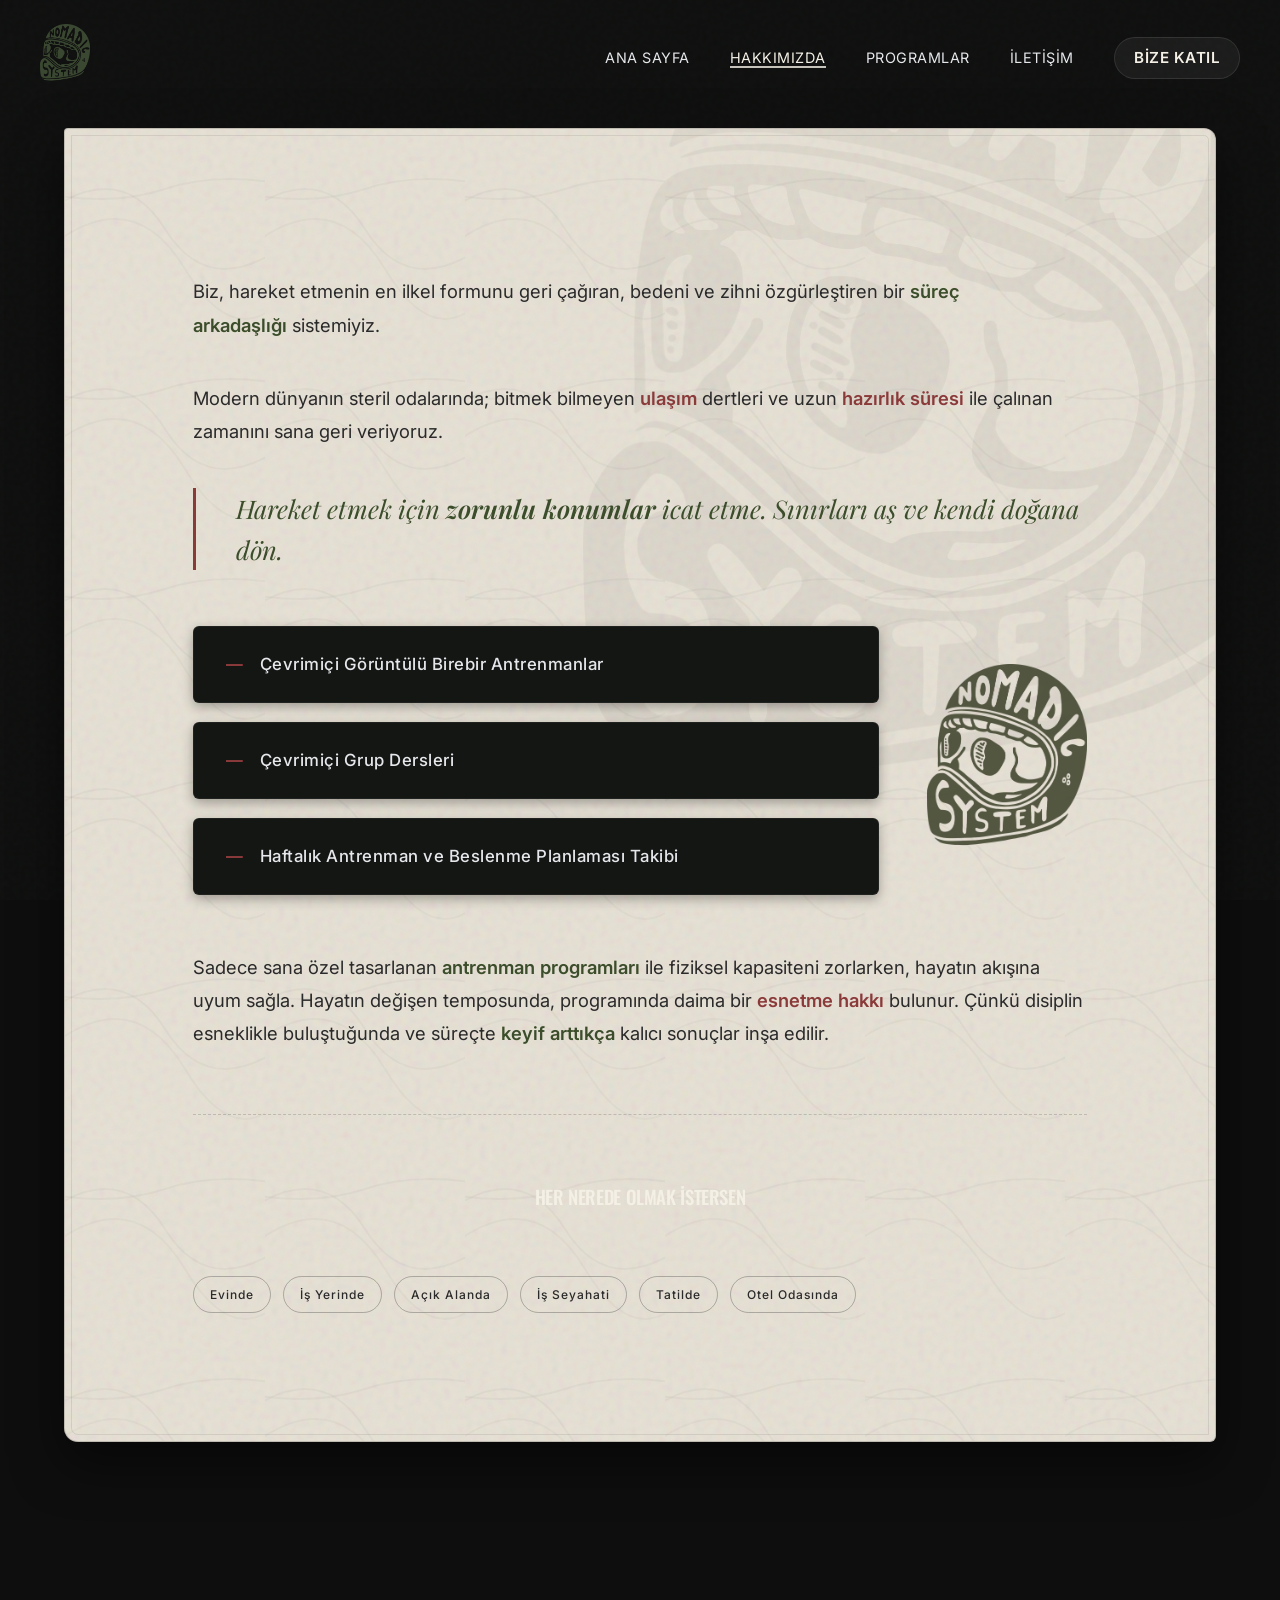
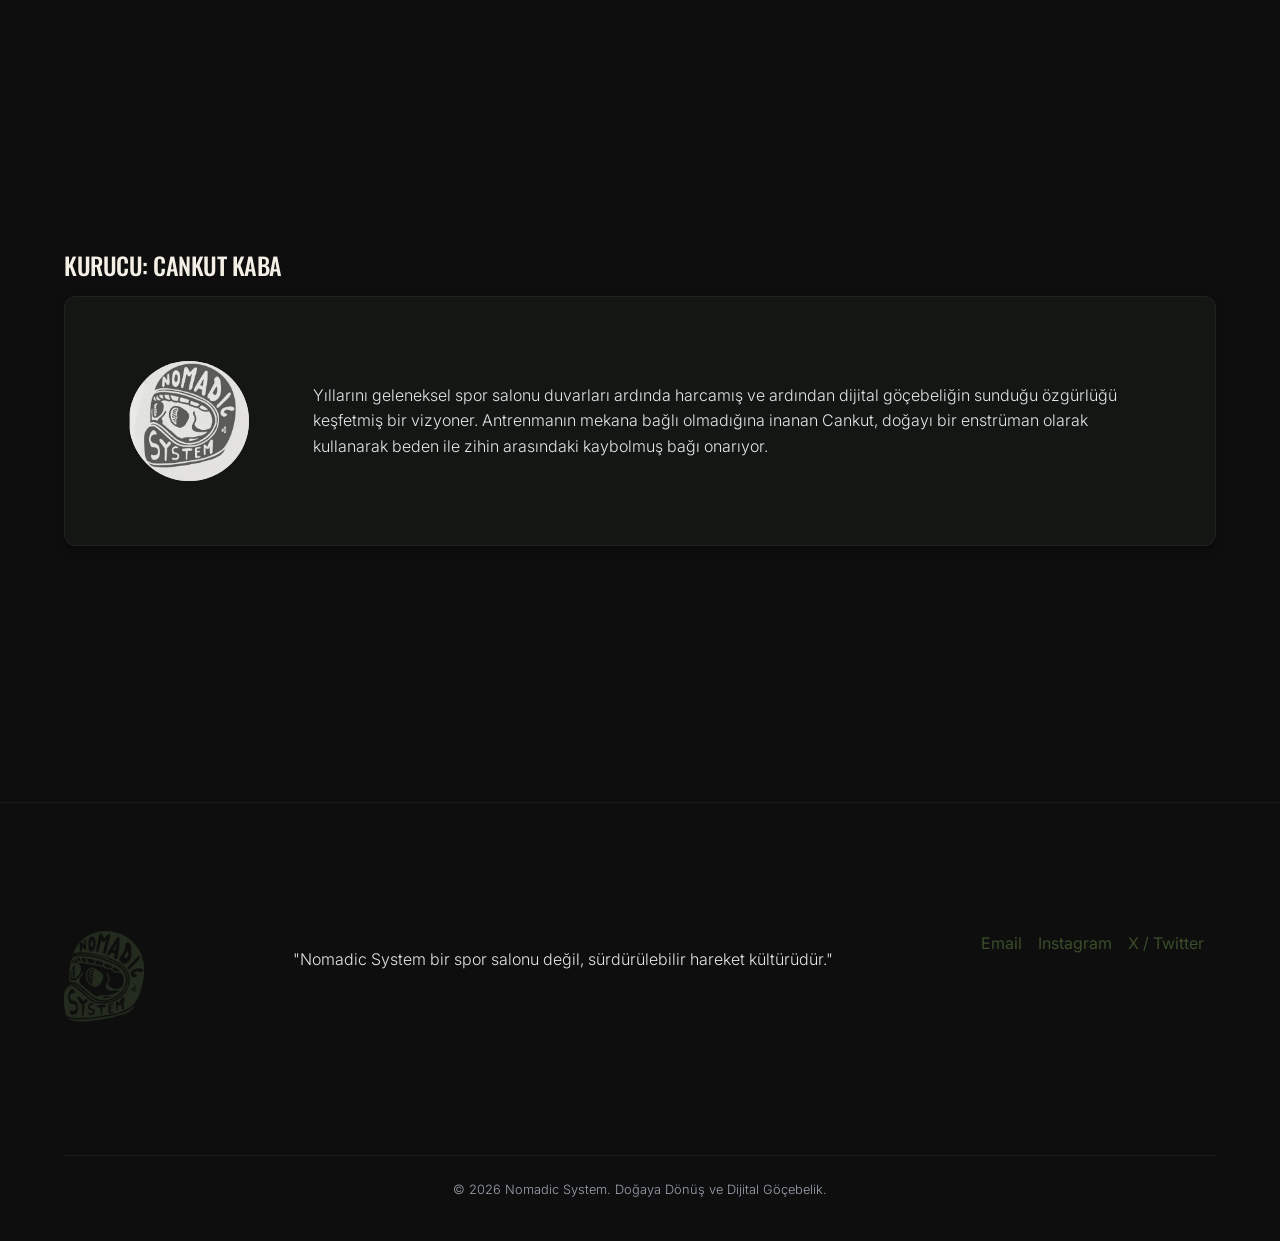
==== hakkimizda.html @ 75c01356 "Add files via upload" ====
<!DOCTYPE html>
<!-- Designed by Mehmet Emre Yıldırım | instagram.com/emreyldms/ -->
<html lang="tr">
<head>
    <meta charset="UTF-8">
    <meta name="viewport" content="width=device-width, initial-scale=1.0">
    <title>Hakkımızda | Nomadic System</title>
    <link rel="icon" type="image/png" href="images/logopng.png">
    <link rel="stylesheet" href="style.css">
</head>
<body>
    <header>
        <div class="nav-container">
            <a href="index.html" class="logo">
                <img src="images/logopng.png" alt="Nomadic System Logo" class="nav-logo">
            </a>
            <button class="hamburger" aria-label="Menüyü Aç">
                <span></span>
                <span></span>
            </button>
            <nav>
                <ul>
                    <li><a href="index.html">Ana Sayfa</a></li>
                    <li><a href="hakkimizda.html" class="active">Hakkımızda</a></li>
                    <li><a href="programlar.html">Programlar</a></li>
                    <li><a href="iletisim.html">İletişim</a></li>
                    <li><a href="#" class="btn btn-nav modal-trigger">Bize Katıl</a></li>
                </ul>
            </nav>
        </div>
    </header>

    <main>
        <!-- Manifesto Section -->
        <section class="manifesto-section reveal" style="padding-top: var(--spacing-xl);">
            <div class="manifesto-poster">
                <img src="images/logopng.png" alt="" class="manifesto-watermark">
                
                <div class="manifesto-content" style="width: 100%;">
                    <div class="manifesto-text">
                        <p class="manifesto-intro">Biz, hareket etmenin en ilkel formunu geri çağıran, bedeni ve zihni özgürleştiren bir <span class="highlight-olive">süreç arkadaşlığı</span> sistemiyiz.</p>

                        <p>Modern dünyanın steril odalarında; bitmek bilmeyen <span class="highlight-burgundy">ulaşım</span> dertleri ve uzun <span class="highlight-burgundy">hazırlık süresi</span> ile çalınan zamanını sana geri veriyoruz.</p>

                        <blockquote class="manifesto-quote">
                            Hareket etmek için <span class="highlight-olive">zorunlu konumlar</span> icat etme. Sınırları aş ve kendi doğana dön.
                        </blockquote>

                        <div class="manifesto-services-wrapper">
                            <div class="manifesto-cards">
                                <div class="m-card">Çevrimiçi Görüntülü Birebir Antrenmanlar</div>
                                <div class="m-card">Çevrimiçi Grup Dersleri</div>
                                <div class="m-card">Haftalık Antrenman ve Beslenme Planlaması Takibi</div>
                            </div>
                            <div class="manifesto-services-logo">
                                <img src="images/logopng.png" alt="Nomadic System Logo">
                            </div>
                        </div>
                        
                        <p>Sadece sana özel tasarlanan <span class="highlight-olive">antrenman programları</span> ile fiziksel kapasiteni zorlarken, hayatın akışına uyum sağla. Hayatın değişen temposunda, programında daima bir <span class="highlight-burgundy">esnetme hakkı</span> bulunur. Çünkü disiplin esneklikle buluştuğunda ve süreçte <span class="highlight-olive">keyif arttıkça</span> kalıcı sonuçlar inşa edilir.</p>
                    </div>

                    <div class="manifesto-center-block">
                        <h3 class="manifesto-center-heading">HER NEREDE OLMAK İSTERSEN</h3>
                        <div class="manifesto-badges center-badges">
                            <span class="badge">Evinde</span>
                            <span class="badge">İş Yerinde</span>
                            <span class="badge">Açık Alanda</span>
                            <span class="badge">İş Seyahati</span>
                            <span class="badge">Tatilde</span>
                            <span class="badge">Otel Odasında</span>
                        </div>
                    </div>
                </div>
            </div>
        </section>
        
        <section style="margin-top: var(--spacing-xl);">
            <h2 class="accent-text">Kurucu: Cankut Kaba</h2>
            <div class="card founder-card" style="display: flex; align-items: center; gap: var(--spacing-lg); text-align: left;">
                <div class="founder-image-wrapper">
                    <img src="images/logo.png" alt="Cankut Kaba Profil" class="founder-image">
                </div>
                <p>Yıllarını geleneksel spor salonu duvarları ardında harcamış ve ardından dijital göçebeliğin sunduğu özgürlüğü keşfetmiş bir vizyoner. Antrenmanın mekana bağlı olmadığına inanan Cankut, doğayı bir enstrüman olarak kullanarak beden ile zihin arasındaki kaybolmuş bağı onarıyor.</p>
            </div>
        </section>
    </main>

    <footer>
        <div class="footer-content reveal">
            <img src="images/logopng.png" alt="Nomadic System" style="width: 80px; opacity: 0.5;">
            <p class="footer-manifesto">"Nomadic System bir spor salonu değil, sürdürülebilir hareket kültürüdür."</p>
            <div class="social-links">
                <a href="mailto:systemnomadic@gmail.com" class="email-glow">Email</a>
                <a href="#">Instagram</a>
                <a href="#">X / Twitter</a>
            </div>
        </div>
        <div class="footer-bottom">
            &copy; <span id="current-year">2026</span> Nomadic System. Doğaya Dönüş ve Dijital Göçebelik.
        </div>
    </footer>

    <!-- Popbox / Modal -->
    <div class="modal-overlay" id="joinModal">
        <div class="modal-content">
            <button class="modal-close" id="closeModal">&times;</button>
            <h2>Yolculuğa Katıl</h2>
            <p style="color: var(--text-muted); margin-bottom: var(--spacing-md);">Doğanın çağrısına kulak ver. E-posta adresini bırak, dijital göçebe rotamıza dahil ol.</p>
            <form class="modal-form">
                <input type="email" placeholder="E-Posta Adresiniz" required>
                <button type="submit" class="btn btn-primary">Gönder</button>
            </form>
        </div>
    </div>

    <script src="script.js"></script>
</body>
</html>
---- style.css ----
/* Designed by Mehmet Emre Yıldırım | instagram.com/emreyldms/ */
@import url('https://fonts.googleapis.com/css2?family=Inter:wght@300;400;500&family=Oswald:wght@400;500;600&family=Playfair+Display:ital,wght@0,400;0,500;1,400&display=swap');

:root {
    --bg-color: #0d0e0d;
    --surface-color: #141614;
    --main-color: #3b4d2a;
    --accent-color: #f4f0e6;
    --accent-burgundy: #8b3a3a;
    --vintage-paper: #e6e0d4;
    --vintage-ink: #2a2a2a;
    --text-color: #e5e7eb;
    --text-muted: #9ca3af;

    /* Spacing System */
    --spacing-xs: 0.75rem;
    --spacing-sm: 1.5rem;
    --spacing-md: 2.5rem;
    --spacing-lg: 4rem;
    --spacing-xl: 8rem;

    /* Border Radius */
    --radius-md: 6px;
    --radius-lg: 12px;
    --radius-pill: 100px;

    /* Shadows */
    --shadow-sm: 0 4px 12px rgba(0, 0, 0, 0.3);
    --shadow-md: 0 12px 32px rgba(0, 0, 0, 0.5);
    --shadow-lg: 0 24px 48px rgba(0, 0, 0, 0.6);
    --shadow-glow: 0 0 30px rgba(59, 77, 42, 0.15);
    --shadow-glow-burgundy: 0 0 30px rgba(139, 58, 58, 0.15);
    
    /* Typography */
    --font-display: 'Oswald', sans-serif;
    --font-editorial: 'Playfair Display', serif;
    --font-body: 'Inter', sans-serif;
    --font-mono: 'Courier New', Courier, monospace;
}

html {
    scroll-behavior: smooth;
}

body {
    background-color: var(--bg-color);
    background-image: url("data:image/svg+xml,%3Csvg viewBox='0 0 200 200' xmlns='http://www.w3.org/2000/svg'%3E%3Cfilter id='noiseFilter'%3E%3CfeTurbulence type='fractalNoise' baseFrequency='0.85' numOctaves='1' stitchTiles='stitch'/%3E%3C/filter%3E%3Crect width='100%25' height='100%25' filter='url(%23noiseFilter)' opacity='0.025'/%3E%3C/svg%3E");
    background-attachment: fixed;
    color: var(--text-color);
    font-family: var(--font-body);
    font-weight: 300;
    margin: 0;
    padding: 0;
    line-height: 1.6;
}

/* Page Transition Effects */
.page-transition {
    opacity: 0;
    transition: opacity 0.6s cubic-bezier(0.22, 1, 0.36, 1);
}
.page-entered {
    opacity: 1;
}

h1, h2, h3, h4, h5, h6 {
    font-family: var(--font-display); 
    text-transform: uppercase;
    color: var(--accent-color);
    margin-bottom: var(--spacing-xs);
    font-weight: 500;
    letter-spacing: -0.02em;
}

.accent-text {
    color: var(--accent-color);
}

/* Scroll Progress Bar */
#scroll-progress {
    position: fixed;
    top: 0;
    left: 0;
    height: 3px;
    background-color: var(--accent-burgundy);
    z-index: 10000;
    width: 0%;
    transition: width 0.1s ease-out;
}

header {
    position: fixed;
    top: 0;
    width: 100%;
    background-color: transparent;
    padding: var(--spacing-sm) 0;
    z-index: 9999;
    transition: background-color 0.6s cubic-bezier(0.22, 1, 0.36, 1), padding 0.6s ease;
}

.nav-container {
    display: flex;
    justify-content: space-between;
    align-items: center;
    max-width: 1200px;
    margin: 0 auto;
    padding: 0 var(--spacing-sm);
}

header.scrolled {
    background-color: rgba(13, 14, 13, 0.98); 
    padding: 1rem 0;
    box-shadow: var(--shadow-md);
}

.nav-logo {
    height: 60px;
    width: auto;
    transition: transform 0.4s ease;
}

nav ul {
    list-style: none;
    display: flex;
    justify-content: center;
    align-items: center;
    gap: var(--spacing-md);
    margin: 0;
    padding: 0;
}

.hamburger {
    display: none;
    background: none;
    border: none;
    font-size: 2rem;
    color: var(--accent-color);
    cursor: pointer;
}

.hamburger span {
    display: block;
    width: 25px;
    height: 2px;
    background-color: var(--accent-color);
    margin: 5px 0;
    transition: 0.4s cubic-bezier(0.22, 1, 0.36, 1);
}
.hamburger.active span:nth-child(1) {
    transform: translateY(7px) rotate(45deg);
}
.hamburger.active span:nth-child(2) {
    transform: translateY(-7px) rotate(-45deg);
}

nav {
    display: flex;
    align-items: center;
}

nav a {
    color: var(--text-color);
    text-decoration: none;
    font-family: var(--font-body);
    font-weight: 400;
    font-size: 0.90rem;
    letter-spacing: 0.5px;
    text-transform: uppercase;
    position: relative;
    padding-bottom: 2px;
    transition: color 0.4s cubic-bezier(0.25, 0.8, 0.25, 1);
}

nav a::after {
    content: '';
    position: absolute;
    bottom: 0;
    left: 0;
    width: 0;
    height: 2px;
    background-color: var(--accent-color);
    transition: width 0.4s cubic-bezier(0.22, 1, 0.36, 1);
    opacity: 0.8;
}

nav a:hover, nav a.active {
    color: var(--accent-color);
}

nav a:hover::after, nav a.active::after {
    width: 100%;
}

/* --- HERO SECTION --- */
.hero {
    min-height: 100vh;
    display: flex;
    align-items: center;
    position: relative;
    background: url('https://images.unsplash.com/photo-1469474968028-56623f02e42e?q=80&w=2074') center/cover no-repeat;
    padding: 0 5%;
}

.hero-overlay {
    position: absolute;
    top: 0;
    left: 0;
    width: 100%;
    height: 100%;
    background: linear-gradient(135deg, rgba(13,14,13,0.95) 0%, rgba(13,14,13,0.4) 100%);
    z-index: 1;
}

.hero-content {
    position: relative;
    z-index: 2;
    max-width: 800px;
}

.hero-content h1 {
    font-size: clamp(3.5rem, 8vw, 7rem);
    font-weight: 800;
    letter-spacing: -0.05em;
    line-height: 1.05;
    margin-bottom: var(--spacing-sm);
    color: var(--accent-color);
    text-transform: uppercase;
}

.manifesto {
    font-size: clamp(1.1rem, 2vw, 1.4rem);
    color: var(--text-muted);
    margin-bottom: var(--spacing-md);
    max-width: 500px;
    line-height: 1.5;
}

section {
    padding: var(--spacing-xl) 5%;
    max-width: 1200px;
    margin: 0 auto;
}

.section-header {
    margin-bottom: var(--spacing-lg);
    text-align: center;
}

.section-header h2 {
    font-size: clamp(2rem, 4vw, 3rem);
    margin-bottom: var(--spacing-xs);
    letter-spacing: -0.03em;
}

.section-header p {
    color: var(--text-muted);
    font-size: 1.1rem;
}

footer {
    padding: var(--spacing-xl) 5% var(--spacing-md);
    background-color: var(--bg-color);
    border-top: 1px solid rgba(255, 255, 255, 0.05);
    color: var(--text-color);
    margin-top: var(--spacing-xl);
}

.footer-content {
    display: flex;
    justify-content: space-between;
    gap: var(--spacing-md);
    max-width: 1200px;
    margin: 0 auto var(--spacing-xl);
    text-align: left;
}

.footer-section {
    flex: 1;
    min-width: 250px;
}

.footer-section h4 {
    color: var(--accent-color);
    font-size: 1.6rem;
    margin-bottom: var(--spacing-sm);
}

.footer-section p {
    font-size: 0.95rem;
    opacity: 0.85;
}

.social-links a {
    color: var(--main-color);
    text-decoration: none;
    font-weight: 400;
    font-family: var(--font-body);
    transition: color 0.4s cubic-bezier(0.25, 0.8, 0.25, 1);
    margin-right: var(--spacing-xs);
    display: inline-block;
}

.social-links a:hover {
    color: var(--accent-color);
}

.footer-bottom {
    text-align: center;
    border-top: 1px solid rgba(255, 255, 255, 0.05);
    padding-top: var(--spacing-sm);
    font-size: 0.8rem;
    color: var(--text-muted);
    margin-top: var(--spacing-lg);
}

.btn {
    display: inline-flex;
    align-items: center;
    justify-content: center;
    padding: 1rem 2rem;
    text-decoration: none;
    border-radius: var(--radius-pill);
    transition: background-color 0.4s cubic-bezier(0.22, 1, 0.36, 1), color 0.4s cubic-bezier(0.22, 1, 0.36, 1), transform 0.4s cubic-bezier(0.22, 1, 0.36, 1), border-color 0.4s cubic-bezier(0.22, 1, 0.36, 1);
    will-change: transform;
    cursor: pointer;
    font-weight: 600;
    font-size: 0.95rem;
    letter-spacing: 0.5px;
    border: 1px solid transparent;
}

.email-glow {
    transition: all 0.4s ease;
}
.email-glow:hover {
    color: #a3b899;
    text-shadow: var(--shadow-glow);
}

.btn::after {
    content: '\2192';
    display: inline-block;
    max-width: 0;
    opacity: 0;
    transform: translateX(-10px);
    transition: max-width 0.4s cubic-bezier(0.22, 1, 0.36, 1), opacity 0.4s cubic-bezier(0.22, 1, 0.36, 1), transform 0.4s cubic-bezier(0.22, 1, 0.36, 1);
    white-space: nowrap;
}

.btn:hover::after {
    max-width: 20px;
    opacity: 1;
    transform: translateX(8px);
}

.btn-primary {
    background-color: var(--accent-color);
    color: var(--bg-color);
}

.btn-primary:hover {
    background-color: transparent;
    color: var(--accent-color);
    border-color: var(--accent-color);
    transform: translateY(-2px);
}

.btn-nav {
    padding: 0.5rem 1.2rem;
    background-color: rgba(255, 255, 255, 0.05);
    border: 1px solid rgba(255, 255, 255, 0.1);
    color: var(--accent-color);
    border-radius: var(--radius-pill);
}

.btn-nav:hover {
    background-color: var(--accent-color);
    color: var(--bg-color);
}

/* --- KARTLAR (Premium, Mat, Koyu) --- */
.cards-container {
    display: grid;
    grid-template-columns: repeat(auto-fit, minmax(300px, 1fr));
    gap: var(--spacing-md);
}

.card {
    background-color: var(--surface-color);
    border-radius: var(--radius-lg);
    padding: var(--spacing-lg);
    box-shadow: var(--shadow-sm);
    border: 1px solid rgba(255, 255, 255, 0.03);
    transition: transform 0.6s cubic-bezier(0.22, 1, 0.36, 1), background-color 0.6s cubic-bezier(0.22, 1, 0.36, 1), border-color 0.6s cubic-bezier(0.22, 1, 0.36, 1), box-shadow 0.6s cubic-bezier(0.22, 1, 0.36, 1);
    will-change: transform;
}

.card:hover {
    transform: translateY(-8px);
    background-color: rgba(25, 28, 25, 0.8);
    border-color: rgba(255, 255, 255, 0.08);
    box-shadow: var(--shadow-md);
}

/* --- POPBOX / MODAL --- */
.modal-overlay {
    position: fixed;
    top: 0;
    left: 0;
    width: 100%;
    height: 100%;
    background-color: rgba(0, 0, 0, 0.85);
    backdrop-filter: blur(8px);
    z-index: 10000;
    display: flex;
    align-items: center;
    justify-content: center;
    opacity: 0;
    visibility: hidden;
    transition: all 0.4s ease;
}

.modal-overlay.active {
    opacity: 1;
    visibility: visible;
}

.modal-content {
    background-color: var(--surface-color);
    padding: var(--spacing-lg);
    border-radius: var(--radius-lg);
    max-width: 500px;
    width: 90%;
    border: 1px solid rgba(255, 255, 255, 0.05);
    box-shadow: var(--shadow-lg);
    position: relative;
    transform: translateY(20px);
    transition: transform 0.4s cubic-bezier(0.22, 1, 0.36, 1);
    box-sizing: border-box;
}

.modal-overlay.active .modal-content {
    transform: translateY(0);
}

.modal-close {
    position: absolute;
    top: 20px;
    right: 25px;
    background: none;
    border: none;
    color: var(--text-muted);
    font-size: 1.8rem;
    cursor: pointer;
    transition: color 0.3s ease;
}

.modal-close:hover {
    color: var(--accent-color);
}

.modal-form {
    display: flex;
    flex-direction: column;
    gap: var(--spacing-sm);
    margin-top: var(--spacing-md);
}

.modal-form input {
    width: 100%;
    box-sizing: border-box;
}

.table-container {
    overflow-x: auto;
    border-radius: var(--radius-lg);
    border: 1px solid rgba(255, 255, 255, 0.05);
    background-color: var(--surface-color);
}

table {
    width: 100%;
    border-collapse: separate;
    border-spacing: 0;
    background: transparent;
    box-shadow: none;
}

th, td {
    padding: 1.2rem;
    text-align: left;
    border-bottom: 1px solid rgba(255, 255, 255, 0.05);
}

th {
    background-color: rgba(0, 0, 0, 0.2);
    color: var(--text-muted);
    font-size: 0.75rem;
    font-family: var(--font-display);
    font-size: 1rem;
    letter-spacing: 1px;
}

td {
    border-right: none;
}
td:last-child {
    border-right: none;
}

tbody tr {
    transition: background-color 0.4s ease;
}
tbody tr:hover {
    background-color: rgba(255, 255, 255, 0.02);
}
.workout-icon {
    display: block;
    width: 42px;
    height: auto;
    margin-bottom: 0.8rem;
    opacity: 0.6;
    filter: grayscale(80%) contrast(1.2);
    transition: all 0.4s cubic-bezier(0.22, 1, 0.36, 1);
}
td:hover .workout-icon {
    opacity: 1;
    filter: grayscale(0%) contrast(1);
    transform: translateY(-4px) scale(1.05);
}

input[type="text"], 
input[type="email"], 
textarea {
    background: transparent !important;
    border: none !important;
    border-bottom: 1px solid rgba(74, 93, 35, 0.3) !important;
    border-radius: 0 !important;
    padding: var(--spacing-sm) 0 !important;
    font-family: var(--font-body) !important;
    font-size: 1.05rem;
    color: var(--text-color);
    transition: border-color 0.4s ease;
    box-shadow: none !important;
}

input:focus, 
textarea:focus {
    outline: none;
    border-bottom-color: var(--main-color) !important;
}

td.workout-birebir {
    background-color: rgba(74, 93, 35, 0.05); 
}

td.workout-grup {
    background-color: rgba(139, 58, 58, 0.04); 
}

td.workout-outdoor {
    background-color: rgba(184, 134, 11, 0.04); 
}

td.workout-rest {
    background-color: transparent;
    color: rgba(44, 44, 44, 0.4); 
}

.manifesto-section {
    padding: var(--spacing-md) 5% var(--spacing-xl);
    max-width: 1200px;
    margin: 0 auto;
}

.manifesto-poster {
    background-color: var(--vintage-paper);
    background-image: url("data:image/svg+xml,%3Csvg viewBox='0 0 200 200' xmlns='http://www.w3.org/2000/svg'%3E%3Cfilter id='noiseFilter'%3E%3CfeTurbulence type='fractalNoise' baseFrequency='0.8' numOctaves='1' stitchTiles='stitch'/%3E%3C/filter%3E%3Crect width='100%25' height='100%25' filter='url(%23noiseFilter)' opacity='0.12'/%3E%3C/svg%3E");
    color: var(--vintage-ink);
    border-radius: 4px 12px 6px 14px;
    border: 1px solid rgba(42, 42, 42, 0.2);
    outline: 1px solid rgba(42, 42, 42, 0.1);
    outline-offset: -8px;
    padding: var(--spacing-xl);
    position: relative;
    overflow: hidden;
    display: flex;
    gap: var(--spacing-xl);
    align-items: center;
    box-shadow: 0 20px 50px rgba(0, 0, 0, 0.5);
}

.manifesto-watermark {
    position: absolute;
    top: -15%;
    right: -10%;
    width: 65%;
    opacity: 0.04;
    pointer-events: none;
    z-index: 0;
    filter: grayscale(100%) contrast(200%);
}

.manifesto-content {
    flex: 1.2;
    position: relative;
    z-index: 1;
}

.manifesto-visual {
    flex: 0.8;
    position: relative;
    z-index: 1;
    display: flex;
    justify-content: center;
    align-items: center;
}

.manifesto-visual img {
    max-width: 80%;
    filter: sepia(0.4) contrast(1.2) opacity(0.85);
}

.manifesto-title {
    font-family: var(--font-display);
    font-size: clamp(3rem, 6vw, 5.5rem);
    color: var(--main-color);
    margin-bottom: 0;
    line-height: 1;
    letter-spacing: -0.05em;
}

.manifesto-slogan {
    font-family: var(--font-body);
    font-size: clamp(0.9rem, 1.5vw, 1.1rem);
    text-transform: uppercase;
    letter-spacing: 0.2em;
    color: var(--accent-burgundy);
    margin-top: var(--spacing-xs);
    margin-bottom: var(--spacing-lg);
    font-weight: 500;
}

.manifesto-text p {
    font-size: 1.15rem;
    line-height: 1.8;
    margin-bottom: var(--spacing-md);
    color: var(--vintage-ink);
    font-weight: 400;
}

.manifesto-quote {
    font-family: var(--font-editorial);
    font-style: italic;
    font-size: 1.6rem;
    line-height: 1.6;
    margin: var(--spacing-md) 0;
    padding-left: var(--spacing-md);
    border-left: 3px solid var(--accent-burgundy);
    color: var(--main-color);
}

.highlight-olive { color: var(--main-color); font-weight: 600; transition: color 0.4s ease; }
.highlight-olive:hover { color: var(--accent-burgundy); }

.highlight-burgundy { color: var(--accent-burgundy); font-weight: 600; transition: color 0.4s ease; }
.highlight-burgundy:hover { color: var(--main-color); }

.manifesto-badges {
    display: flex;
    flex-wrap: wrap;
    gap: var(--spacing-xs);
    margin-top: var(--spacing-lg);
}

.manifesto-badges .badge {
    font-size: 0.75rem;
    letter-spacing: 1px;
    padding: 0.5rem 1rem;
    border: 1px solid rgba(42, 42, 42, 0.3);
    border-radius: var(--radius-pill);
    color: var(--vintage-ink);
    font-weight: 500;
}

.manifesto-poster::before {
    content: '';
    position: absolute;
    top: 0; left: 0; right: 0; bottom: 0;
    background-image: url("data:image/svg+xml,%3Csvg width='100' height='100' viewBox='0 0 100 100' xmlns='http://www.w3.org/2000/svg'%3E%3Cpath d='M-20 50 Q 25 10, 50 50 T 120 50' stroke='rgba(42,42,42,0.04)' fill='none' stroke-width='1'/%3E%3Cpath d='M-20 70 Q 30 20, 60 70 T 120 70' stroke='rgba(42,42,42,0.03)' fill='none' stroke-width='1'/%3E%3Cpath d='M-20 30 Q 20 40, 50 30 T 120 30' stroke='rgba(42,42,42,0.04)' fill='none' stroke-width='1'/%3E%3C/svg%3E");
    background-size: 200px 200px;
    opacity: 1;
    pointer-events: none;
    z-index: 0;
}

.manifesto-intro {
    font-family: var(--font-heading);
    font-size: 1.85rem;
    line-height: 1.5;
    color: var(--main-color);
    margin-bottom: 2rem;
    font-weight: 500;
    max-width: 95%;
}

.manifesto-services-wrapper {
    display: flex;
    align-items: center;
    gap: 3rem;
    margin: 3.5rem 0;
    position: relative;
    z-index: 1;
}

.manifesto-cards {
    flex: 1;
    display: flex;
    flex-direction: column;
    gap: 1.2rem;
}

.m-card {
    background-color: var(--surface-color);
    color: var(--text-color);
    padding: 1.5rem 2rem;
    border-radius: var(--radius-md);
    box-shadow: var(--shadow-sm);
    border: 1px solid rgba(255, 255, 255, 0.05);
    font-family: var(--font-body);
    font-size: 1.05rem;
    font-weight: 500;
    letter-spacing: 0.5px;
    transition: transform 0.4s cubic-bezier(0.22, 1, 0.36, 1), box-shadow 0.4s cubic-bezier(0.22, 1, 0.36, 1), background-color 0.4s cubic-bezier(0.22, 1, 0.36, 1), border-color 0.4s cubic-bezier(0.22, 1, 0.36, 1);
    will-change: transform;
    display: flex;
    align-items: center;
}

.m-card::before {
    content: '—';
    color: var(--accent-burgundy);
    margin-right: 1rem;
    font-weight: 700;
}

.m-card:hover {
    transform: translateY(-4px);
    box-shadow: var(--shadow-md);
    border-color: rgba(255, 255, 255, 0.1);
    background-color: rgba(25, 28, 25, 0.95);
}

.manifesto-services-logo {
    flex: 0 0 160px;
    display: flex;
    justify-content: center;
}

.manifesto-services-logo img {
    max-width: 100%;
    filter: sepia(0.4) contrast(1.2) opacity(0.85);
}

.manifesto-center-block {
    text-align: center;
    margin-top: 4rem;
    padding-top: 3rem;
    border-top: 1px dashed rgba(42, 42, 42, 0.2);
    position: relative;
    z-index: 1;
}

/* --- FOUNDER SECTION --- */
.founder-section {
    display: grid;
    grid-template-columns: 1fr 1fr;
    gap: var(--spacing-lg);
    align-items: center;
    margin-top: var(--spacing-xl);
}
.founder-typography h2 {
    font-size: clamp(2.5rem, 5vw, 4.5rem);
    line-height: 1.1;
    margin-bottom: var(--spacing-md);
}
.founder-typography p {
    font-size: 1.1rem;
    color: var(--text-muted);
}

/* --- FOUNDER CARD (Kurucu Kartı) --- */
.founder-card {
    position: relative;
    overflow: hidden;
    display: flex;
    align-items: center;
    gap: var(--spacing-md);
    padding: var(--spacing-lg);
    background-color: var(--surface-color);
    border: 1px solid rgba(255, 255, 255, 0.05);
    border-radius: var(--radius-lg);
}
.founder-card:hover {
    box-shadow: 0 0 35px rgba(244, 240, 230, 0.08), var(--shadow-lg);
    border-color: rgba(255, 255, 255, 0.15);
}
.founder-image-wrapper {
    flex-shrink: 0;
    overflow: hidden;
    border-radius: 50%;
    width: 120px;
    height: 120px;
    background: #e6e4dc;
}
.founder-image {
    width: 100%;
    height: 100%;
    object-fit: cover;
    filter: grayscale(100%) opacity(0.85);
    transition: transform 0.8s cubic-bezier(0.22, 1, 0.36, 1), filter 0.8s ease;
}
.founder-card:hover .founder-image {
    filter: grayscale(0%) opacity(1);
    transform: scale(1.1);
}

/* --- HANDBOOK / TRAINING MANUAL AESTHETICS --- */
.handbook-wrapper {
    background-color: var(--vintage-paper);
    background-image: url("data:image/svg+xml,%3Csvg viewBox='0 0 200 200' xmlns='http://www.w3.org/2000/svg'%3E%3Cfilter id='noiseFilter'%3E%3CfeTurbulence type='fractalNoise' baseFrequency='0.8' numOctaves='1' stitchTiles='stitch'/%3E%3C/filter%3E%3Crect width='100%25' height='100%25' filter='url(%23noiseFilter)' opacity='0.12'/%3E%3C/svg%3E"), url("data:image/svg+xml,%3Csvg width='100' height='100' viewBox='0 0 100 100' xmlns='http://www.w3.org/2000/svg'%3E%3Cpath d='M-20 50 Q 25 10, 50 50 T 120 50' stroke='rgba(42,42,42,0.05)' fill='none' stroke-width='1'/%3E%3Cpath d='M-20 70 Q 30 20, 60 70 T 120 70' stroke='rgba(42,42,42,0.03)' fill='none' stroke-width='1'/%3E%3Cpath d='M-20 30 Q 20 40, 50 30 T 120 30' stroke='rgba(42,42,42,0.04)' fill='none' stroke-width='1'/%3E%3C/svg%3E");
    background-size: auto, 250px 250px;
    color: var(--vintage-ink);
    border-radius: 4px 12px 6px 14px;
    border: 1px solid rgba(42, 42, 42, 0.2);
    outline: 1px solid rgba(42, 42, 42, 0.1);
    outline-offset: -8px;
    padding: var(--spacing-xl) var(--spacing-md);
    margin-bottom: var(--spacing-xl);
    position: relative;
    box-shadow: 0 20px 50px rgba(0, 0, 0, 0.5);
}

.handbook-title {
    font-family: var(--font-display);
    font-size: clamp(2rem, 4vw, 3.5rem);
    color: var(--main-color);
    text-align: center;
    letter-spacing: -0.02em;
    margin-bottom: var(--spacing-sm);
    position: relative;
}

.handbook-subtitle {
    font-family: var(--font-body);
    font-size: 1.1rem;
    text-transform: uppercase;
    letter-spacing: 0.15em;
    text-align: center;
    color: var(--accent-burgundy);
    margin-bottom: var(--spacing-lg);
}

.handbook-watermark {
    position: absolute;
    top: 50%;
    left: 50%;
    transform: translate(-50%, -50%);
    width: 70%;
    opacity: 0.03;
    pointer-events: none;
    z-index: 0;
    filter: grayscale(100%) contrast(200%);
}

.handbook-content {
    position: relative;
    z-index: 1;
    max-width: 1000px;
    margin: 0 auto;
}

/* Handbook Table */
.hb-table-container {
    overflow-x: auto;
    margin-bottom: var(--spacing-lg);
}
.hb-table {
    width: 100%;
    border-collapse: collapse;
    font-family: var(--font-body);
}
.hb-table th, .hb-table td {
    border: 1px solid rgba(42, 42, 42, 0.15);
    padding: 1rem;
    text-align: center;
    color: var(--vintage-ink);
}
.hb-table th {
    background-color: rgba(42, 42, 42, 0.05);
    font-family: var(--font-display);
    font-size: 1.1rem;
    color: var(--main-color);
}
.hb-table tbody tr:hover {
    background-color: rgba(255, 255, 255, 0.4);
}
.hb-table td {
    font-weight: 500;
}

/* Meal Cards */
.meal-cards-grid {
    display: grid;
    grid-template-columns: repeat(auto-fit, minmax(280px, 1fr));
    gap: 1.5rem;
    margin-bottom: var(--spacing-md);
}
.meal-card {
    background-color: var(--main-color);
    color: var(--accent-color);
    padding: 1.5rem;
    border-radius: 4px 12px 6px 10px; /* Organik şekil */
    box-shadow: 0 8px 20px rgba(0, 0, 0, 0.15);
    transition: transform 0.4s ease;
}
.meal-card:hover {
    transform: translateY(-5px);
}
.meal-card h4 {
    color: var(--accent-color);
    font-family: var(--font-display);
    border-bottom: 1px solid rgba(255,255,255,0.2);
    padding-bottom: 0.5rem;
    margin-bottom: 1rem;
}
.meal-card ul {
    list-style-type: none;
    padding: 0;
    margin: 0;
}
.meal-card ul li {
    margin-bottom: 0.5rem;
    padding-left: 1.2rem;
    position: relative;
}
.meal-card ul li::before {
    content: '•';
    position: absolute;
    left: 0;
    color: rgba(255,255,255,0.5);
}

/* Info Badges */
.hb-badges {
    display: flex;
    justify-content: center;
    gap: 1rem;
    margin-bottom: var(--spacing-lg);
}
.hb-badge {
    background-color: rgba(42, 42, 42, 0.08);
    border: 1px solid rgba(42, 42, 42, 0.2);
    padding: 0.5rem 1rem;
    border-radius: var(--radius-pill);
    font-size: 0.85rem;
    font-weight: 600;
    letter-spacing: 0.5px;
    color: var(--vintage-ink);
}

/* Notes Area */
.hb-notes {
    background: transparent;
    border-left: 3px solid var(--accent-burgundy);
    padding-left: 1.5rem;
    margin-top: var(--spacing-md);
}
.hb-notes h4 {
    color: var(--accent-burgundy);
    font-family: var(--font-body);
    text-transform: uppercase;
    font-size: 0.9rem;
    letter-spacing: 1px;
}
.hb-notes ul {
    list-style-type: square;
    color: var(--vintage-ink);
    padding-left: 1.2rem;
}

/* Dark Training Cards (Manual style) */
.training-cards-grid {
    display: grid;
    grid-template-columns: repeat(auto-fit, minmax(300px, 1fr));
    gap: 2rem;
    margin-top: var(--spacing-lg);
}
.training-card {
    background-color: var(--surface-color);
    background-image: url("data:image/svg+xml,%3Csvg viewBox='0 0 200 200' xmlns='http://www.w3.org/2000/svg'%3E%3Cfilter id='noiseFilter'%3E%3CfeTurbulence type='fractalNoise' baseFrequency='0.85' numOctaves='1' stitchTiles='stitch'/%3E%3C/filter%3E%3Crect width='100%25' height='100%25' filter='url(%23noiseFilter)' opacity='0.025'/%3E%3C/svg%3E");
    border: 1px solid rgba(255,255,255,0.05);
    border-top: 3px solid var(--accent-burgundy);
    border-radius: 4px;
    padding: 1.5rem;
    color: var(--text-color);
    font-family: var(--font-mono);
    box-shadow: var(--shadow-sm);
}
.training-card h4 {
    color: var(--accent-color);
    font-family: var(--font-display);
    font-size: 1.4rem;
    margin-bottom: 1rem;
    border-bottom: 1px dashed rgba(255,255,255,0.1);
    padding-bottom: 0.5rem;
}
.training-card p {
    font-size: 0.9rem;
    margin-bottom: 0.5rem;
    line-height: 1.4;
}
.training-card .highlight {
    color: var(--accent-burgundy);
    font-weight: bold;
}

/* Infographic Section */
.infographic-grid {
    display: flex;
    flex-direction: column;
    gap: 1.5rem;
    margin-top: var(--spacing-md);
}
.info-step {
    display: flex;
    align-items: center;
    gap: 1.5rem;
    background-color: rgba(255, 255, 255, 0.4);
    border: 1px solid rgba(42, 42, 42, 0.1);
    border-radius: 8px;
    padding: 1rem 1.5rem;
}
.info-step-arrow {
    font-size: 2rem;
    color: var(--accent-burgundy);
    font-weight: bold;
}
.info-step-content h4 {
    color: var(--main-color);
    margin-bottom: 0.2rem;
}
.info-step-content p {
    margin: 0;
    font-size: 0.95rem;
    color: var(--vintage-ink);
}

/* --- PREMIUM TABS SYSTEM --- */
.tabs-container {
    margin-top: var(--spacing-lg);
}
.tab-nav {
    display: flex;
    justify-content: center;
    gap: var(--spacing-md);
    margin-bottom: var(--spacing-xl);
}
.tab-btn {
    background: transparent;
    border: none;
    color: var(--text-muted);
    font-family: var(--font-display);
    font-size: 1.5rem;
    letter-spacing: 1px;
    cursor: pointer;
    padding-bottom: 0.5rem;
    position: relative;
    transition: color 0.4s ease;
}
.tab-btn::after {
    content: '';
    position: absolute;
    bottom: 0; left: 0; width: 0; height: 3px;
    background-color: var(--main-color);
    transition: width 0.4s cubic-bezier(0.22, 1, 0.36, 1);
}
.tab-btn.active {
    color: var(--accent-color);
}
.tab-btn.active::after {
    width: 100%;
}
.tab-btn[data-target="camp"].active::after {
    background-color: var(--accent-burgundy);
}

.tab-content {
    display: none;
    animation: fadeIn 0.8s cubic-bezier(0.22, 1, 0.36, 1);
}
.tab-content.active {
    display: block;
}
@keyframes fadeIn {
    from { opacity: 0; transform: translateY(20px); }
    to { opacity: 1; transform: translateY(0); }
}

/* Tab Content Layouts */
.program-showcase {
    display: flex;
    flex-direction: column;
    align-items: center;
    text-align: center;
    background-color: var(--surface-color);
    border-radius: var(--radius-lg);
    border: 1px solid rgba(255, 255, 255, 0.05);
    padding: var(--spacing-xl) 5%;
    position: relative;
    overflow: hidden;
}
.program-showcase::before {
    content: '';
    position: absolute;
    top: 0; left: 0; width: 100%; height: 100%;
    background-image: url("data:image/svg+xml,%3Csvg viewBox='0 0 200 200' xmlns='http://www.w3.org/2000/svg'%3E%3Cfilter id='noiseFilter'%3E%3CfeTurbulence type='fractalNoise' baseFrequency='0.85' numOctaves='1' stitchTiles='stitch'/%3E%3C/filter%3E%3Crect width='100%25' height='100%25' filter='url(%23noiseFilter)' opacity='0.025'/%3E%3C/svg%3E");
    pointer-events: none;
}
.program-showcase.camp {
    border-top: 4px solid var(--accent-burgundy);
}
.program-showcase.v1 {
    border-top: 4px solid var(--main-color);
}
.program-showcase:hover {
    box-shadow: var(--shadow-md);
}

.program-logo-wrapper {
    margin-bottom: var(--spacing-lg);
    width: 100%;
    display: flex;
    justify-content: center;
}
.program-logo-wrapper img {
    max-width: 400px;
    width: 100%;
    opacity: 0.8;
    transition: opacity 0.4s ease;
}
.program-showcase:hover .program-logo-wrapper img {
    opacity: 1;
}

.program-details {
    max-width: 1100px;
}
.program-details h2 {
    font-size: clamp(2.5rem, 4vw, 3.5rem);
    margin-bottom: var(--spacing-xs);
}
.program-details .sub-desc {
    font-family: var(--font-editorial);
    font-size: 1.2rem;
    color: var(--accent-burgundy);
    margin-bottom: var(--spacing-md);
    font-style: italic;
}
.program-details p.main-desc {
    font-size: 1.1rem;
    color: var(--text-muted);
    margin-bottom: 1rem;
}
.program-details ul {
    list-style: none;
    margin: var(--spacing-md) auto var(--spacing-lg);
    padding: 0;
    text-align: left;
    display: inline-block;
}
.program-details ul li {
    margin-bottom: 0.8rem;
    padding-left: 1.5rem;
    position: relative;
    color: var(--text-muted);
}
.program-details ul li::before {
    content: '→';
    position: absolute;
    left: 0;
    color: var(--main-color);
}
.camp .program-details ul li::before {
    color: var(--accent-burgundy);
}

/* Editorial Columns for Program Details */
.editorial-columns {
    display: grid;
    grid-template-columns: 1fr 1fr;
    gap: var(--spacing-xl);
    margin: var(--spacing-lg) 0;
    text-align: left;
    align-items: center;
}
.editorial-columns ul {
    display: block;
    margin: 0;
    width: 100%;
}
.program-actions {
    display: flex;
    justify-content: center;
    gap: 1.5rem;
    margin-top: 3rem;
}

.handbook-showcase-section {
    padding: var(--spacing-lg) 5% var(--spacing-xl);
    max-width: 1200px;
    margin: 0 auto;
}
.handbook-grid {
    display: grid;
    grid-template-columns: 1fr 1fr;
    gap: var(--spacing-xl);
    align-items: start;
    margin-bottom: var(--spacing-xl);
}
.handbook-grid.reverse .handbook-text {
    order: -1;
}
.handbook-image-wrapper {
    position: sticky;
    top: 120px;
    background-color: var(--surface-color);
    padding: 1.5rem;
    border-radius: var(--radius-lg);
    box-shadow: var(--shadow-lg);
    border: 1px solid rgba(255, 255, 255, 0.05);
}
.handbook-image-wrapper img {
    width: 100%;
    height: auto;
    border-radius: var(--radius-md);
    display: block;
    box-shadow: var(--shadow-sm);
}
.handbook-text {
    padding: var(--spacing-md) 0;
}
.info-cards {
    display: grid;
    grid-template-columns: 1fr 1fr;
    gap: 1rem;
    margin-top: var(--spacing-lg);
}
.info-card {
    background: rgba(255, 255, 255, 0.03);
    border: 1px solid rgba(255, 255, 255, 0.05);
    padding: 1.2rem;
    border-radius: var(--radius-md);
    font-family: var(--font-display);
    color: var(--text-color);
    letter-spacing: 1px;
}

.reveal {
    opacity: 0;
    transform: translateY(40px);
    transition: opacity 0.8s cubic-bezier(0.22, 1, 0.36, 1), transform 0.8s cubic-bezier(0.22, 1, 0.36, 1);
    will-change: opacity, transform;
}
.reveal.active {
    opacity: 1;
    transform: translateY(0);
}

@media (max-width: 768px) {
    .nav-logo {
        height: 45px;
    }

    .hamburger {
        display: block;
    }
    
    nav ul {
        flex-direction: column;
        position: absolute;
        top: 100%;
        left: 0;
        width: 100%;
        background-color: rgba(247, 245, 239, 0.98);
        gap: 0;
        max-height: 0;
        overflow: hidden;
        transition: max-height 0.5s cubic-bezier(0.25, 0.8, 0.25, 1);
        z-index: 10;
        box-shadow: var(--shadow-sm);
    }
    
    nav ul.active {
        max-height: 400px;
    }
    
    nav ul li {
        width: 100%;
        text-align: center;
        padding: var(--spacing-sm) 0;
        border-top: 1px solid rgba(255, 255, 255, 0.1);
    }

    table, thead, tbody, th, td, tr {
        display: block;
    }
    
    thead tr {
        display: none;
    }
    
    tr {
        border-radius: var(--radius-md);
        margin-bottom: var(--spacing-lg);
        background: transparent;
        box-shadow: none;
        border-bottom: 1px solid rgba(255, 255, 255, 0.05);
    }
    
    td {
        border: none;
        border-bottom: 1px solid rgba(255, 255, 255, 0.02);
        padding: var(--spacing-sm) var(--spacing-md);
        display: flex;
        justify-content: space-between;
        align-items: center;
        text-align: right;
    }
    
    td::before {
        content: attr(data-label);
        font-weight: bold;
        color: var(--text-muted);
        text-align: left;
        font-family: var(--font-body);
        font-size: 0.85rem;
        text-transform: uppercase;
        letter-spacing: 1px;
        flex: 1;
        padding-right: 1rem;
    }
    
    .hero-content h1 {
        font-size: 3.5rem;
        margin-top: 2rem;
    }

    .manifesto-poster {
        flex-direction: column;
        padding: var(--spacing-lg) var(--spacing-md);
        outline-offset: -5px;
    }
    
    .manifesto-watermark {
        width: 120%;
        top: 20%;
        right: -10%;
        opacity: 0.03;
    }

    .manifesto-intro {
        font-size: 1.4rem;
    }

    .manifesto-services-wrapper {
        flex-direction: column;
        gap: 2rem;
    }

    .manifesto-services-logo {
        display: none;
    }

    .editorial-columns {
        grid-template-columns: 1fr;
        gap: var(--spacing-md);
    }
    
    .handbook-grid {
        grid-template-columns: 1fr;
        gap: var(--spacing-lg);
    }
    .handbook-grid.reverse .handbook-text {
        order: 0;
    }
    .handbook-image-wrapper {
        position: relative;
        top: 0;
        padding: 1rem;
    }

    .info-step {
        flex-direction: column;
        text-align: center;
        gap: 0.5rem;
    }
    .info-step-arrow {
        transform: rotate(90deg);
    }
}

.feature-badges {
    display: flex;
    flex-wrap: wrap;
    justify-content: center;
    gap: 1rem;
    margin: var(--spacing-md) 0 var(--spacing-lg) 0;
}
.f-badge {
    background-color: rgba(255, 255, 255, 0.03);
    border: 1px solid rgba(255, 255, 255, 0.08);
    padding: 0.75rem 1.5rem;
    border-radius: var(--radius-pill);
    font-family: var(--font-body);
    font-size: 0.85rem;
    color: var(--text-color);
    transition: all 0.4s ease;
}
.f-badge:hover {
    background-color: rgba(59, 77, 42, 0.15);
    border-color: var(--main-color);
    transform: translateY(-2px);
}

.vintage-schedule {
    background-color: var(--vintage-paper);
    background-image: url("data:image/svg+xml,%3Csvg viewBox='0 0 200 200' xmlns='http://www.w3.org/2000/svg'%3E%3Cfilter id='noiseFilter'%3E%3CfeTurbulence type='fractalNoise' baseFrequency='0.8' numOctaves='1' stitchTiles='stitch'/%3E%3C/filter%3E%3Crect width='100%25' height='100%25' filter='url(%23noiseFilter)' opacity='0.12'/%3E%3C/svg%3E");
    color: var(--vintage-ink);
    padding: 2rem;
    border-radius: 4px;
    border: 1px solid rgba(42, 42, 42, 0.2);
    box-shadow: 0 10px 30px rgba(0,0,0,0.5);
    font-family: var(--font-mono);
    width: 100%;
    text-align: left;
}
.vintage-schedule h4 {
    color: var(--main-color);
    border-bottom: 1px dashed rgba(42,42,42,0.3);
    padding-bottom: 0.5rem;
    margin-bottom: 1rem;
    font-family: var(--font-display);
    font-size: 1.4rem;
}
.vintage-schedule ul { list-style: none; padding: 0; margin: 0; }
.vintage-schedule li {
    display: flex;
    justify-content: space-between;
    margin-bottom: 0.5rem;
    border-bottom: 1px solid rgba(42,42,42,0.1);
    padding-bottom: 0.4rem;
    font-weight: bold;
}
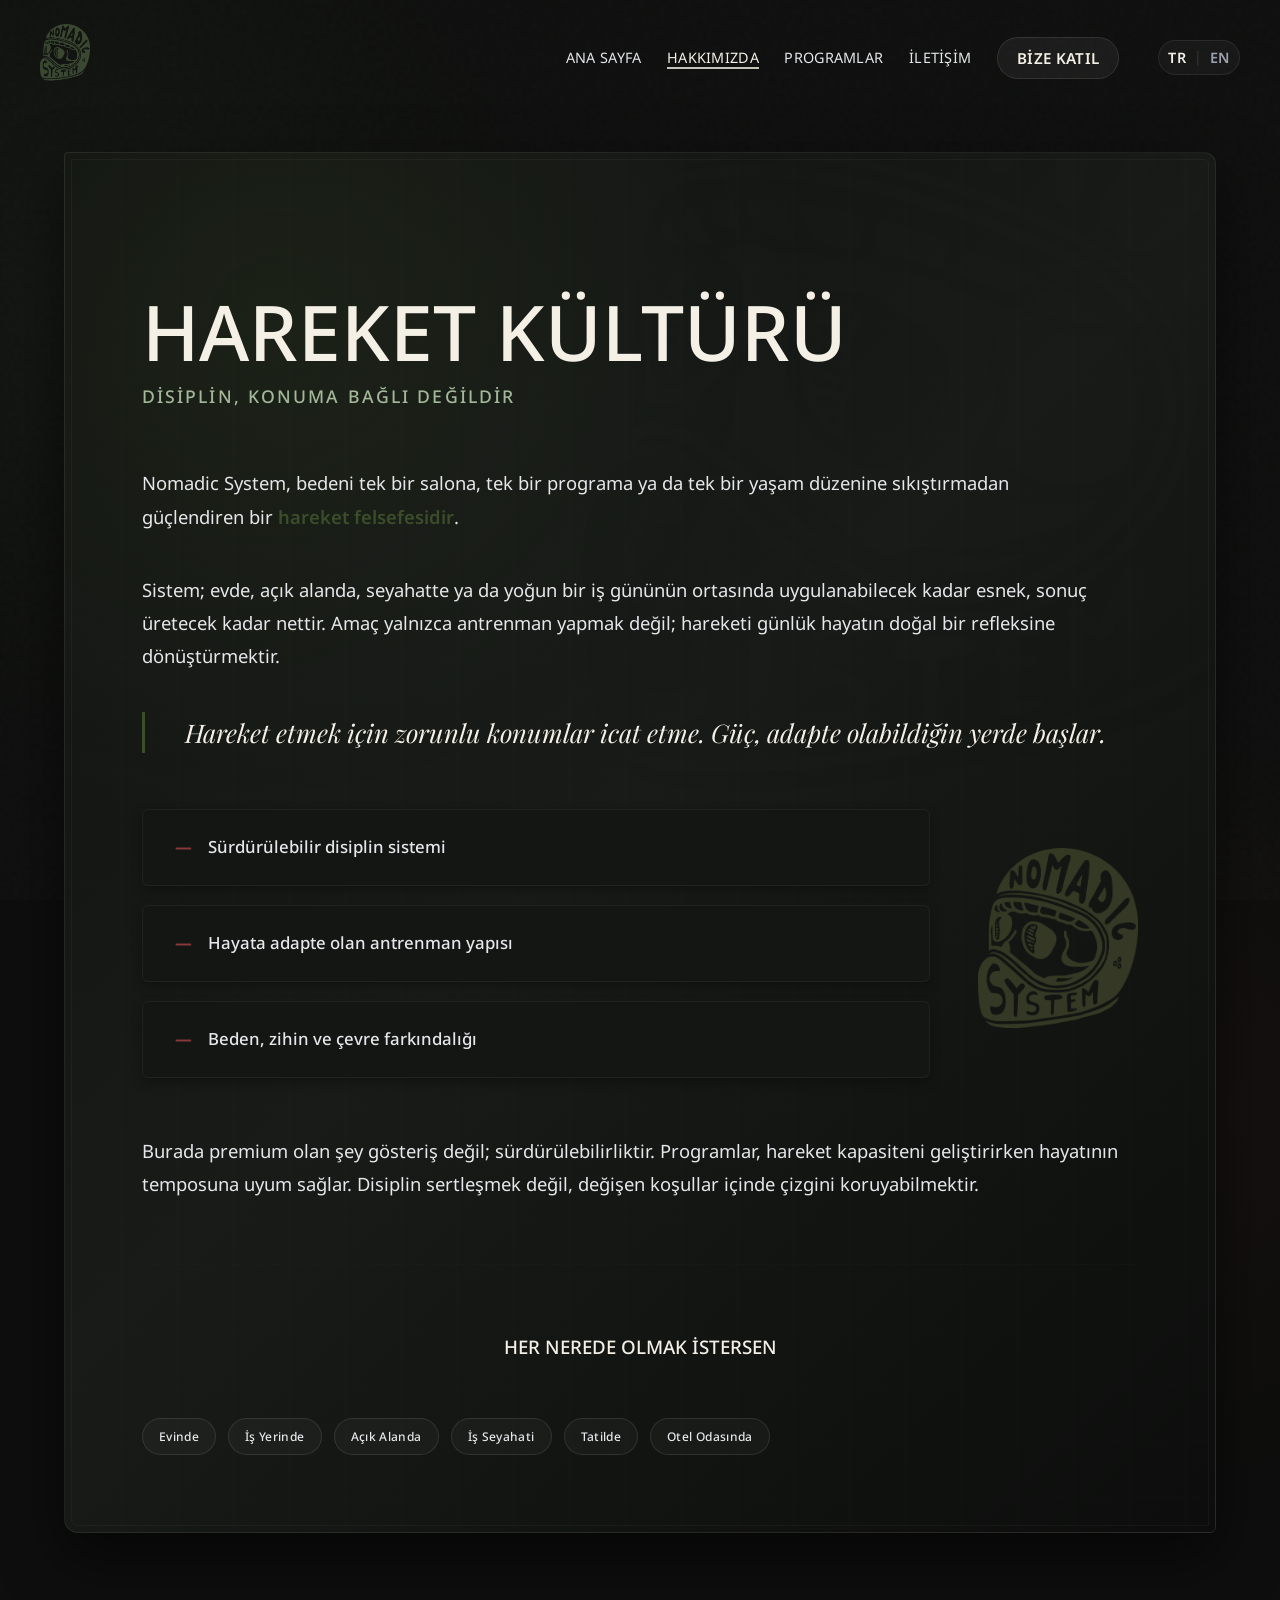
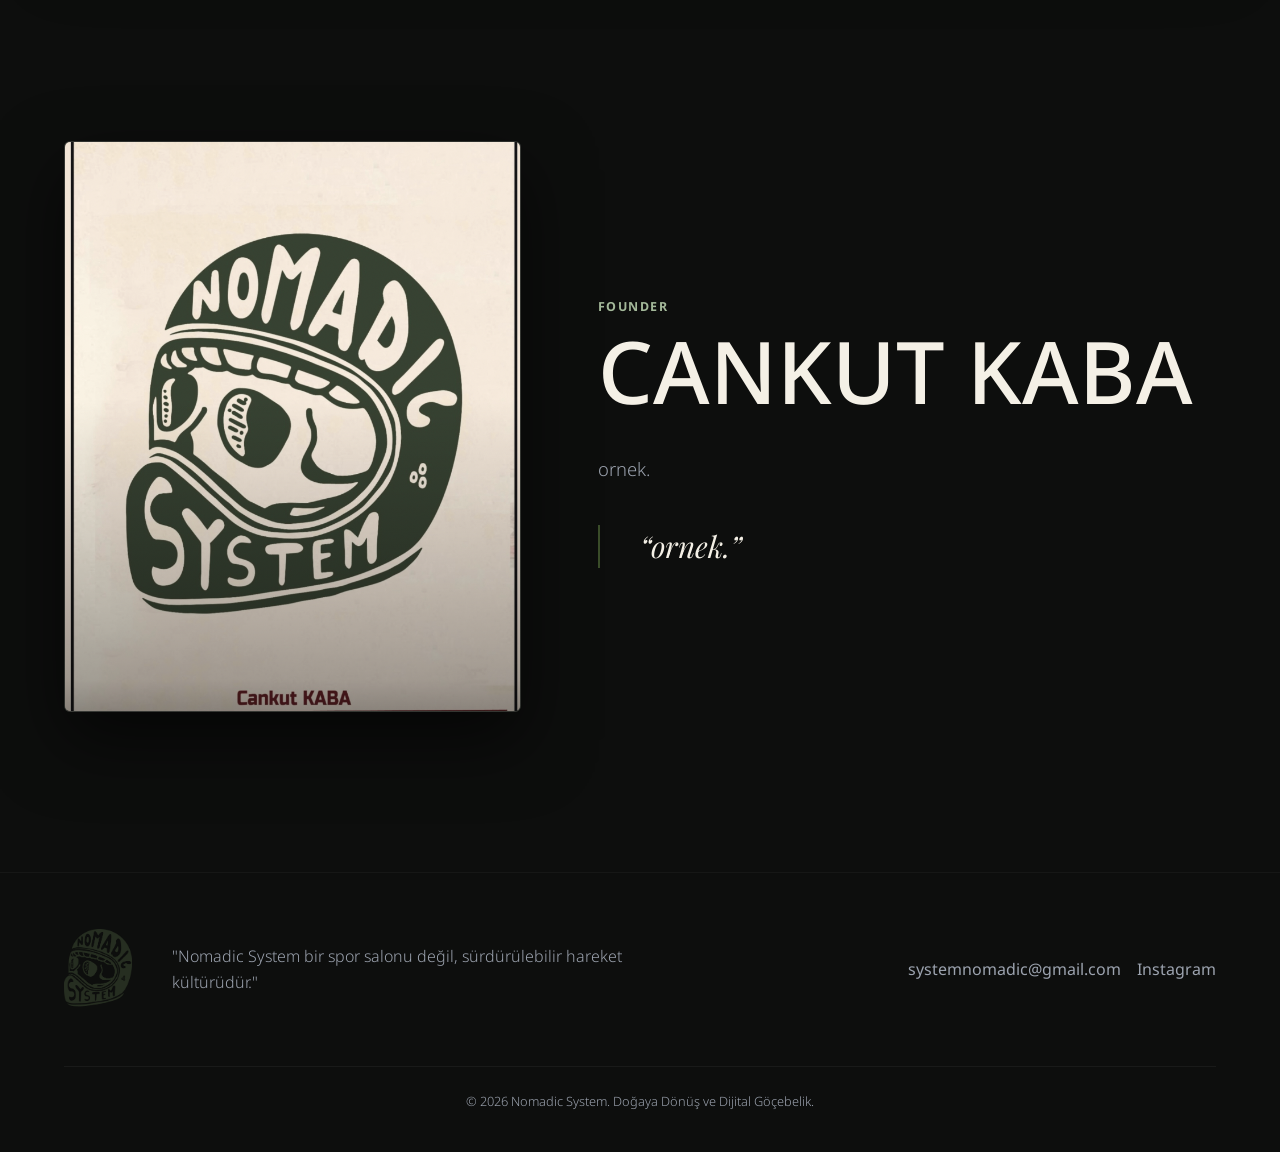
==== commit 0c07df13: "Add files via upload" ====
--- a/hakkimizda.html
+++ b/hakkimizda.html
@@ -9,6 +9,7 @@
     <link rel="stylesheet" href="style.css">
 </head>
 <body>
+    <!-- METIN DUZENLEME REHBERI: CTRL+F ile "EDIT:" arat. tr-text Turkce, en-text Ingilizce metindir. -->
     <header>
         <div class="nav-container">
             <a href="index.html" class="logo">
@@ -20,49 +21,71 @@
             </button>
             <nav>
                 <ul>
-                    <li><a href="index.html">Ana Sayfa</a></li>
-                    <li><a href="hakkimizda.html" class="active">Hakkımızda</a></li>
-                    <li><a href="programlar.html">Programlar</a></li>
-                    <li><a href="iletisim.html">İletişim</a></li>
-                    <li><a href="#" class="btn btn-nav modal-trigger">Bize Katıl</a></li>
+                    <li><a href="index.html"><span class="tr-text">Ana Sayfa</span><span class="en-text">Home</span></a></li>
+                    <li><a href="hakkimizda.html" class="active"><span class="tr-text">Hakkımızda</span><span class="en-text">About</span></a></li>
+                    <li><a href="programlar.html"><span class="tr-text">Programlar</span><span class="en-text">Programs</span></a></li>
+                    <li><a href="iletisim.html"><span class="tr-text">İletişim</span><span class="en-text">Contact</span></a></li>
+                    <li><a href="https://wa.me/905398380835?text=Merhaba,%20Nomadic%20System%20hakk%C4%B1nda%20bilgi%20almak%20istiyorum." target="_blank" rel="noopener" class="btn btn-nav"><span class="tr-text">Bize Katıl</span><span class="en-text">Join Us</span></a></li>
+                    <li class="lang-toggle">
+                        <a href="#" class="lang-btn" data-lang="tr">TR</a>
+                        <span class="lang-separator">|</span>
+                        <a href="#" class="lang-btn" data-lang="en">EN</a>
+                    </li>
                 </ul>
             </nav>
         </div>
     </header>
 
     <main>
-        <!-- Manifesto Section -->
-        <section class="manifesto-section reveal" style="padding-top: var(--spacing-xl);">
-            <div class="manifesto-poster">
+        <!-- EDIT: HAKKIMIZDA MANIFESTO - Sayfanin ana felsefe metinleri -->
+        <section class="manifesto-section reveal about-manifesto">
+            <div class="manifesto-poster dark-board">
                 <img src="images/logopng.png" alt="" class="manifesto-watermark">
                 
-                <div class="manifesto-content" style="width: 100%;">
+                <div class="manifesto-content">
+                    <h1 class="manifesto-title tr-text">Hareket Kültürü</h1> <!-- EDIT: HAKKIMIZDA ANA BASLIK TR -->
+                    <h1 class="manifesto-title en-text">Movement Culture</h1> <!-- EDIT: HAKKIMIZDA ANA BASLIK EN -->
+                    <h2 class="manifesto-slogan tr-text">Disiplin, konuma bağlı değildir</h2> <!-- EDIT: HAKKIMIZDA ALT BASLIK TR -->
+                    <h2 class="manifesto-slogan en-text">Discipline is not tied to place</h2> <!-- EDIT: HAKKIMIZDA ALT BASLIK EN -->
+
                     <div class="manifesto-text">
-                        <p class="manifesto-intro">Biz, hareket etmenin en ilkel formunu geri çağıran, bedeni ve zihni özgürleştiren bir <span class="highlight-olive">süreç arkadaşlığı</span> sistemiyiz.</p>
+                        <p class="manifesto-intro tr-text">Nomadic System, bedeni tek bir salona, tek bir programa ya da tek bir yaşam düzenine sıkıştırmadan güçlendiren bir <span class="highlight-olive">hareket felsefesidir</span>.</p> <!-- EDIT: HAKKIMIZDA GIRIS TR -->
+                        <p class="manifesto-intro en-text">Nomadic System is a <span class="highlight-olive">movement philosophy</span> built to strengthen the body without locking it into one gym, one program, or one way of living.</p> <!-- EDIT: HAKKIMIZDA GIRIS EN -->
 
-                        <p>Modern dünyanın steril odalarında; bitmek bilmeyen <span class="highlight-burgundy">ulaşım</span> dertleri ve uzun <span class="highlight-burgundy">hazırlık süresi</span> ile çalınan zamanını sana geri veriyoruz.</p>
+                        <p class="tr-text">Sistem; evde, açık alanda, seyahatte ya da yoğun bir iş gününün ortasında uygulanabilecek kadar esnek, sonuç üretecek kadar nettir. Amaç yalnızca antrenman yapmak değil; hareketi günlük hayatın doğal bir refleksine dönüştürmektir.</p>
+                        <p class="en-text">The system is flexible enough for home, open air, travel, or the middle of a demanding workday, and structured enough to create results. The aim is not simply to train, but to make movement a natural reflex of daily life.</p>
 
-                        <blockquote class="manifesto-quote">
-                            Hareket etmek için <span class="highlight-olive">zorunlu konumlar</span> icat etme. Sınırları aş ve kendi doğana dön.
+                        <blockquote class="manifesto-quote tr-text">
+                            Hareket etmek için zorunlu konumlar icat etme. Güç, adapte olabildiğin yerde başlar.
+                        </blockquote>
+                        <blockquote class="manifesto-quote en-text">
+                            Do not invent mandatory locations for movement. Strength begins where you can adapt.
                         </blockquote>
 
                         <div class="manifesto-services-wrapper">
-                            <div class="manifesto-cards">
-                                <div class="m-card">Çevrimiçi Görüntülü Birebir Antrenmanlar</div>
-                                <div class="m-card">Çevrimiçi Grup Dersleri</div>
-                                <div class="m-card">Haftalık Antrenman ve Beslenme Planlaması Takibi</div>
+                            <div class="manifesto-cards tr-text">
+                                <div class="m-card">Sürdürülebilir disiplin sistemi</div>
+                                <div class="m-card">Hayata adapte olan antrenman yapısı</div>
+                                <div class="m-card">Beden, zihin ve çevre farkındalığı</div>
+                            </div>
+                            <div class="manifesto-cards en-text">
+                                <div class="m-card">Sustainable discipline system</div>
+                                <div class="m-card">Training structure that adapts to life</div>
+                                <div class="m-card">Body, mind, and environment awareness</div>
                             </div>
                             <div class="manifesto-services-logo">
                                 <img src="images/logopng.png" alt="Nomadic System Logo">
                             </div>
                         </div>
                         
-                        <p>Sadece sana özel tasarlanan <span class="highlight-olive">antrenman programları</span> ile fiziksel kapasiteni zorlarken, hayatın akışına uyum sağla. Hayatın değişen temposunda, programında daima bir <span class="highlight-burgundy">esnetme hakkı</span> bulunur. Çünkü disiplin esneklikle buluştuğunda ve süreçte <span class="highlight-olive">keyif arttıkça</span> kalıcı sonuçlar inşa edilir.</p>
+                        <p class="tr-text">Burada premium olan şey gösteriş değil; sürdürülebilirliktir. Programlar, hareket kapasiteni geliştirirken hayatının temposuna uyum sağlar. Disiplin sertleşmek değil, değişen koşullar içinde çizgini koruyabilmektir.</p>
+                        <p class="en-text">What feels premium here is not spectacle; it is sustainability. The programs improve your movement capacity while fitting the pace of your life. Discipline is not rigidity, but the ability to keep your line as conditions change.</p>
                     </div>
 
                     <div class="manifesto-center-block">
-                        <h3 class="manifesto-center-heading">HER NEREDE OLMAK İSTERSEN</h3>
-                        <div class="manifesto-badges center-badges">
+                        <h3 class="manifesto-center-heading tr-text">HER NEREDE OLMAK İSTERSEN</h3>
+                        <h3 class="manifesto-center-heading en-text">WHEREVER YOU WANT TO BE</h3>
+                        <div class="manifesto-badges center-badges tr-text">
                             <span class="badge">Evinde</span>
                             <span class="badge">İş Yerinde</span>
                             <span class="badge">Açık Alanda</span>
@@ -70,34 +93,49 @@
                             <span class="badge">Tatilde</span>
                             <span class="badge">Otel Odasında</span>
                         </div>
+                        <div class="manifesto-badges center-badges en-text">
+                            <span class="badge">At Home</span>
+                            <span class="badge">At Work</span>
+                            <span class="badge">Outdoors</span>
+                            <span class="badge">Business Trip</span>
+                            <span class="badge">On Vacation</span>
+                            <span class="badge">Hotel Room</span>
+                        </div>
                     </div>
                 </div>
             </div>
         </section>
-        
-        <section style="margin-top: var(--spacing-xl);">
-            <h2 class="accent-text">Kurucu: Cankut Kaba</h2>
-            <div class="card founder-card" style="display: flex; align-items: center; gap: var(--spacing-lg); text-align: left;">
-                <div class="founder-image-wrapper">
-                    <img src="images/logo.png" alt="Cankut Kaba Profil" class="founder-image">
-                </div>
-                <p>Yıllarını geleneksel spor salonu duvarları ardında harcamış ve ardından dijital göçebeliğin sunduğu özgürlüğü keşfetmiş bir vizyoner. Antrenmanın mekana bağlı olmadığına inanan Cankut, doğayı bir enstrüman olarak kullanarak beden ile zihin arasındaki kaybolmuş bağı onarıyor.</p>
+
+        <!-- EDIT: CANKUT KABA BOLUMU - Founder gorseli, isim, kisa metin ve quote -->
+        <section class="founder-editorial reveal">
+            <div class="founder-frame">
+                <img src="images/cankut.png" alt="Cankut Kaba"> <!-- Founder fotografi: degistirmek icin src yolunu guncelle -->
+            </div>
+            <div class="founder-copy">
+                <p class="founder-kicker tr-text">Founder</p> <!-- EDIT: FOUNDER ETIKET TR -->
+                <p class="founder-kicker en-text">Founder</p> <!-- EDIT: FOUNDER ETIKET EN -->
+                <h2>Cankut Kaba</h2> <!-- EDIT: FOUNDER ISIM -->
+                <p class="tr-text">ornek.</p> <!-- EDIT: CANKUT KABA METIN TR -->
+                <p class="en-text">ornek.</p> <!-- EDIT: CANKUT KABA METIN EN -->
+                <blockquote class="tr-text">“ornek.”</blockquote> <!-- EDIT: CANKUT KABA QUOTE TR -->
+                <blockquote class="en-text">“ornek.”</blockquote> <!-- EDIT: CANKUT KABA QUOTE EN -->
             </div>
         </section>
     </main>
 
+    <!-- EDIT: FOOTER - Alt kisim manifesto, mail ve Instagram linki -->
     <footer>
         <div class="footer-content reveal">
-            <img src="images/logopng.png" alt="Nomadic System" style="width: 80px; opacity: 0.5;">
-            <p class="footer-manifesto">"Nomadic System bir spor salonu değil, sürdürülebilir hareket kültürüdür."</p>
+            <img src="images/logopng.png" alt="Nomadic System" class="footer-logo">
+            <p class="footer-manifesto tr-text">"Nomadic System bir spor salonu değil, sürdürülebilir hareket kültürüdür."</p>
+            <p class="footer-manifesto en-text">"Nomadic System is not a gym. It is a sustainable movement culture."</p>
             <div class="social-links">
-                <a href="mailto:systemnomadic@gmail.com" class="email-glow">Email</a>
-                <a href="#">Instagram</a>
-                <a href="#">X / Twitter</a>
+                <a href="mailto:systemnomadic@gmail.com" class="email-glow">systemnomadic@gmail.com</a>
+                <a href="https://www.instagram.com/systemnomadic/" target="_blank" rel="noopener">Instagram</a>
             </div>
         </div>
         <div class="footer-bottom">
-            &copy; <span id="current-year">2026</span> Nomadic System. Doğaya Dönüş ve Dijital Göçebelik.
+            &copy; <span id="current-year">2026</span> Nomadic System. <span class="tr-text">Doğaya Dönüş ve Dijital Göçebelik.</span><span class="en-text">Return to nature. Move without borders.</span>
         </div>
     </footer>
 
@@ -116,4 +154,4 @@
 
     <script src="script.js"></script>
 </body>
-</html>+</html>
--- a/style.css
+++ b/style.css
@@ -1,5 +1,5 @@
 /* Designed by Mehmet Emre Yıldırım | instagram.com/emreyldms/ */
-@import url('https://fonts.googleapis.com/css2?family=Inter:wght@300;400;500&family=Oswald:wght@400;500;600&family=Playfair+Display:ital,wght@0,400;0,500;1,400&display=swap');
+@import url('https://fonts.googleapis.com/css2?family=Noto+Sans:wght@300;400;500;600;700;800&family=Noto+Sans+Condensed:wght@500;600;700;800&family=Playfair+Display:ital,wght@0,400;0,500;1,400&display=swap&subset=latin-ext');
 
 :root {
     --bg-color: #0d0e0d;
@@ -16,8 +16,8 @@
     --spacing-xs: 0.75rem;
     --spacing-sm: 1.5rem;
     --spacing-md: 2.5rem;
-    --spacing-lg: 4rem;
-    --spacing-xl: 8rem;
+    --spacing-lg: 3.5rem;
+    --spacing-xl: 6.5rem;
 
     /* Border Radius */
     --radius-md: 6px;
@@ -32,11 +32,15 @@
     --shadow-glow-burgundy: 0 0 30px rgba(139, 58, 58, 0.15);
     
     /* Typography */
-    --font-display: 'Oswald', sans-serif;
+    --font-display: 'Noto Sans Condensed', 'Noto Sans', sans-serif;
     --font-editorial: 'Playfair Display', serif;
-    --font-body: 'Inter', sans-serif;
+    --font-body: 'Noto Sans', sans-serif;
     --font-mono: 'Courier New', Courier, monospace;
 }
+
+/* Bilingual System */
+html[lang="en"] .tr-text { display: none !important; }
+html[lang="tr"] .en-text { display: none !important; }
 
 html {
     scroll-behavior: smooth;
@@ -52,12 +56,23 @@
     margin: 0;
     padding: 0;
     line-height: 1.6;
+    -webkit-font-smoothing: antialiased;
+    -moz-osx-font-smoothing: grayscale;
+    text-rendering: optimizeLegibility;
+    font-kerning: normal;
+    overflow-x: hidden;
+}
+
+main {
+    background:
+        radial-gradient(circle at 8% 12%, rgba(59, 77, 42, 0.12), transparent 28rem),
+        radial-gradient(circle at 90% 46%, rgba(139, 58, 58, 0.07), transparent 24rem);
 }
 
 /* Page Transition Effects */
 .page-transition {
     opacity: 0;
-    transition: opacity 0.6s cubic-bezier(0.22, 1, 0.36, 1);
+    transition: opacity 0.3s cubic-bezier(0.22, 1, 0.36, 1);
 }
 .page-entered {
     opacity: 1;
@@ -69,7 +84,7 @@
     color: var(--accent-color);
     margin-bottom: var(--spacing-xs);
     font-weight: 500;
-    letter-spacing: -0.02em;
+    letter-spacing: 0;
 }
 
 .accent-text {
@@ -95,7 +110,7 @@
     background-color: transparent;
     padding: var(--spacing-sm) 0;
     z-index: 9999;
-    transition: background-color 0.6s cubic-bezier(0.22, 1, 0.36, 1), padding 0.6s ease;
+    transition: background-color 0.35s cubic-bezier(0.22, 1, 0.36, 1), padding 0.35s ease;
 }
 
 .nav-container {
@@ -124,7 +139,7 @@
     display: flex;
     justify-content: center;
     align-items: center;
-    gap: var(--spacing-md);
+    gap: clamp(1rem, 2vw, var(--spacing-md));
     margin: 0;
     padding: 0;
 }
@@ -164,7 +179,7 @@
     font-family: var(--font-body);
     font-weight: 400;
     font-size: 0.90rem;
-    letter-spacing: 0.5px;
+    letter-spacing: 0.02em;
     text-transform: uppercase;
     position: relative;
     padding-bottom: 2px;
@@ -191,14 +206,49 @@
     width: 100%;
 }
 
+/* Language Toggle */
+.lang-toggle {
+    display: flex;
+    align-items: center;
+    gap: 0.5rem;
+    margin-left: clamp(0.25rem, 1vw, var(--spacing-sm));
+    padding: 0.25rem 0.6rem;
+    border: 1px solid rgba(255,255,255,0.08);
+    border-radius: var(--radius-pill);
+    background: rgba(255,255,255,0.035);
+    transition: border-color 0.25s ease, background-color 0.25s ease;
+}
+.lang-toggle:hover {
+    border-color: rgba(244, 240, 230, 0.24);
+    background: rgba(255,255,255,0.06);
+}
+.lang-btn {
+    font-weight: 600 !important;
+    color: var(--text-muted) !important;
+    padding-bottom: 0 !important;
+    transition: color 0.25s ease, transform 0.25s ease;
+}
+.lang-btn.active { color: var(--accent-color) !important; }
+.lang-btn:hover { transform: translateY(-1px); }
+.lang-btn::after { display: none !important; }
+.lang-separator { color: rgba(255,255,255,0.2); font-size: 0.9rem; margin-bottom: 2px;}
+
 /* --- HERO SECTION --- */
 .hero {
-    min-height: 100vh;
+    min-height: min(820px, 100svh);
     display: flex;
     align-items: center;
     position: relative;
-    background: url('https://images.unsplash.com/photo-1469474968028-56623f02e42e?q=80&w=2074') center/cover no-repeat;
-    padding: 0 5%;
+    padding: clamp(86px, 12vh, 120px) 5% clamp(28px, 5vh, 56px);
+    background-image: url('https://images.unsplash.com/photo-1469474968028-56623f02e42e?q=80&w=2074');
+    background-size: cover;
+    background-position: center center;
+    background-repeat: no-repeat;
+    width: 100%;
+    max-width: none;
+    margin: 0;
+    box-sizing: border-box;
+    overflow: hidden;
 }
 
 .hero-overlay {
@@ -215,12 +265,13 @@
     position: relative;
     z-index: 2;
     max-width: 800px;
+    width: min(800px, 100%);
 }
 
 .hero-content h1 {
-    font-size: clamp(3.5rem, 8vw, 7rem);
+    font-size: clamp(2.75rem, 7vw, 5.8rem);
     font-weight: 800;
-    letter-spacing: -0.05em;
+    letter-spacing: 0;
     line-height: 1.05;
     margin-bottom: var(--spacing-sm);
     color: var(--accent-color);
@@ -230,9 +281,15 @@
 .manifesto {
     font-size: clamp(1.1rem, 2vw, 1.4rem);
     color: var(--text-muted);
-    margin-bottom: var(--spacing-md);
+    margin-bottom: var(--spacing-sm);
     max-width: 500px;
     line-height: 1.5;
+}
+
+.hero-buttons {
+    display: flex;
+    flex-wrap: wrap;
+    gap: 1rem;
 }
 
 section {
@@ -241,6 +298,11 @@
     margin: 0 auto;
 }
 
+.features-section {
+    position: relative;
+    padding-top: var(--spacing-lg);
+}
+
 .section-header {
     margin-bottom: var(--spacing-lg);
     text-align: center;
@@ -249,7 +311,7 @@
 .section-header h2 {
     font-size: clamp(2rem, 4vw, 3rem);
     margin-bottom: var(--spacing-xs);
-    letter-spacing: -0.03em;
+    letter-spacing: 0;
 }
 
 .section-header p {
@@ -258,20 +320,32 @@
 }
 
 footer {
-    padding: var(--spacing-xl) 5% var(--spacing-md);
+    padding: var(--spacing-lg) 5% var(--spacing-md);
     background-color: var(--bg-color);
-    border-top: 1px solid rgba(255, 255, 255, 0.05);
+    border-top: 1px solid rgba(255, 255, 255, 0.035);
     color: var(--text-color);
-    margin-top: var(--spacing-xl);
+    margin-top: var(--spacing-lg);
 }
 
 .footer-content {
-    display: flex;
-    justify-content: space-between;
+    display: grid;
+    grid-template-columns: auto minmax(220px, 1fr) auto;
+    align-items: center;
     gap: var(--spacing-md);
     max-width: 1200px;
-    margin: 0 auto var(--spacing-xl);
+    margin: 0 auto var(--spacing-lg);
     text-align: left;
+}
+
+.footer-logo {
+    width: 68px;
+    opacity: 0.58;
+}
+
+.footer-manifesto {
+    max-width: 520px;
+    margin: 0;
+    color: var(--text-muted);
 }
 
 .footer-section {
@@ -291,17 +365,34 @@
 }
 
 .social-links a {
-    color: var(--main-color);
+    color: var(--text-muted);
     text-decoration: none;
     font-weight: 400;
     font-family: var(--font-body);
+    word-break: break-all;
     transition: color 0.4s cubic-bezier(0.25, 0.8, 0.25, 1);
-    margin-right: var(--spacing-xs);
-    display: inline-block;
+    margin-right: 0;
+    display: inline-flex;
+    align-items: center;
+    gap: 0.45rem;
+}
+
+.social-links {
+    display: flex;
+    align-items: center;
+    gap: 1rem;
+    flex-wrap: wrap;
+    justify-content: flex-end;
 }
 
 .social-links a:hover {
     color: var(--accent-color);
+}
+
+.footer-social-wrapper {
+    display: flex;
+    flex-direction: column;
+    gap: var(--spacing-xs);
 }
 
 .footer-bottom {
@@ -310,7 +401,7 @@
     padding-top: var(--spacing-sm);
     font-size: 0.8rem;
     color: var(--text-muted);
-    margin-top: var(--spacing-lg);
+    margin-top: var(--spacing-md);
 }
 
 .btn {
@@ -325,7 +416,7 @@
     cursor: pointer;
     font-weight: 600;
     font-size: 0.95rem;
-    letter-spacing: 0.5px;
+    letter-spacing: 0.02em;
     border: 1px solid transparent;
 }
 
@@ -391,7 +482,7 @@
     padding: var(--spacing-lg);
     box-shadow: var(--shadow-sm);
     border: 1px solid rgba(255, 255, 255, 0.03);
-    transition: transform 0.6s cubic-bezier(0.22, 1, 0.36, 1), background-color 0.6s cubic-bezier(0.22, 1, 0.36, 1), border-color 0.6s cubic-bezier(0.22, 1, 0.36, 1), box-shadow 0.6s cubic-bezier(0.22, 1, 0.36, 1);
+    transition: transform 0.35s cubic-bezier(0.22, 1, 0.36, 1), background-color 0.35s cubic-bezier(0.22, 1, 0.36, 1), border-color 0.35s cubic-bezier(0.22, 1, 0.36, 1), box-shadow 0.35s cubic-bezier(0.22, 1, 0.36, 1);
     will-change: transform;
 }
 
@@ -568,9 +659,34 @@
 }
 
 .manifesto-section {
-    padding: var(--spacing-md) 5% var(--spacing-xl);
+    padding: var(--spacing-lg) 5% var(--spacing-xl);
     max-width: 1200px;
     margin: 0 auto;
+}
+
+.home-manifesto {
+    position: relative;
+    padding-top: var(--spacing-xl);
+}
+
+.home-manifesto::before {
+    content: '';
+    position: absolute;
+    top: -7rem;
+    left: 50%;
+    width: 100vw;
+    height: 12rem;
+    transform: translateX(-50%);
+    background: linear-gradient(180deg, rgba(13,14,13,0), var(--bg-color) 78%);
+    pointer-events: none;
+}
+
+.about-manifesto {
+    padding-top: calc(var(--spacing-xl) + 48px);
+}
+
+.contact-page {
+    padding: calc(var(--spacing-xl) + 48px) 5% var(--spacing-xl);
 }
 
 .manifesto-poster {
@@ -581,13 +697,37 @@
     border: 1px solid rgba(42, 42, 42, 0.2);
     outline: 1px solid rgba(42, 42, 42, 0.1);
     outline-offset: -8px;
-    padding: var(--spacing-xl);
+    padding: clamp(2rem, 6vw, var(--spacing-xl));
     position: relative;
     overflow: hidden;
     display: flex;
     gap: var(--spacing-xl);
     align-items: center;
     box-shadow: 0 20px 50px rgba(0, 0, 0, 0.5);
+}
+
+/* Dark Board (for Hakkımızda) */
+.manifesto-poster.dark-board {
+    background:
+        radial-gradient(circle at 18% 12%, rgba(59, 77, 42, 0.22), transparent 34%),
+        linear-gradient(135deg, #101210 0%, #181b18 48%, #0c0d0c 100%);
+    border: 1px solid rgba(244, 240, 230, 0.08);
+    outline: 1px solid rgba(255, 255, 255, 0.04);
+    box-shadow: 0 24px 60px rgba(0,0,0,0.55);
+}
+.manifesto-poster.dark-board .manifesto-text p { color: var(--text-color); }
+.manifesto-poster.dark-board .badge { color: var(--text-color); background: rgba(255,255,255,0.03); border-color: rgba(255,255,255,0.1); }
+.manifesto-poster.dark-board .manifesto-quote { color: var(--accent-color); border-left-color: var(--main-color); }
+.manifesto-poster.dark-board .manifesto-watermark { opacity: 0.02; }
+.manifesto-poster.dark-board .manifesto-title { color: var(--accent-color); }
+.manifesto-poster.dark-board .manifesto-slogan { color: #a3b899; }
+.manifesto-poster.dark-board .manifesto-visual img {
+    filter: grayscale(100%) contrast(1.25) opacity(0.32);
+}
+.manifesto-poster.dark-board::before {
+    background-image: linear-gradient(90deg, rgba(255,255,255,0.035) 1px, transparent 1px), linear-gradient(rgba(255,255,255,0.025) 1px, transparent 1px);
+    background-size: 56px 56px;
+    opacity: 0.35;
 }
 
 .manifesto-watermark {
@@ -627,14 +767,14 @@
     color: var(--main-color);
     margin-bottom: 0;
     line-height: 1;
-    letter-spacing: -0.05em;
+    letter-spacing: 0;
 }
 
 .manifesto-slogan {
     font-family: var(--font-body);
     font-size: clamp(0.9rem, 1.5vw, 1.1rem);
     text-transform: uppercase;
-    letter-spacing: 0.2em;
+    letter-spacing: 0.12em;
     color: var(--accent-burgundy);
     margin-top: var(--spacing-xs);
     margin-bottom: var(--spacing-lg);
@@ -675,7 +815,7 @@
 
 .manifesto-badges .badge {
     font-size: 0.75rem;
-    letter-spacing: 1px;
+    letter-spacing: 0.03em;
     padding: 0.5rem 1rem;
     border: 1px solid rgba(42, 42, 42, 0.3);
     border-radius: var(--radius-pill);
@@ -695,7 +835,7 @@
 }
 
 .manifesto-intro {
-    font-family: var(--font-heading);
+    font-family: var(--font-display);
     font-size: 1.85rem;
     line-height: 1.5;
     color: var(--main-color);
@@ -730,7 +870,7 @@
     font-family: var(--font-body);
     font-size: 1.05rem;
     font-weight: 500;
-    letter-spacing: 0.5px;
+    letter-spacing: 0;
     transition: transform 0.4s cubic-bezier(0.22, 1, 0.36, 1), box-shadow 0.4s cubic-bezier(0.22, 1, 0.36, 1), background-color 0.4s cubic-bezier(0.22, 1, 0.36, 1), border-color 0.4s cubic-bezier(0.22, 1, 0.36, 1);
     will-change: transform;
     display: flex;
@@ -771,58 +911,80 @@
     z-index: 1;
 }
 
-/* --- FOUNDER SECTION --- */
-.founder-section {
+/* --- EDITORIAL FOUNDER SECTION --- */
+.founder-editorial {
     display: grid;
-    grid-template-columns: 1fr 1fr;
-    gap: var(--spacing-lg);
+    grid-template-columns: minmax(280px, 0.85fr) minmax(0, 1.15fr);
+    gap: clamp(2rem, 6vw, var(--spacing-xl));
     align-items: center;
-    margin-top: var(--spacing-xl);
-}
-.founder-typography h2 {
-    font-size: clamp(2.5rem, 5vw, 4.5rem);
-    line-height: 1.1;
-    margin-bottom: var(--spacing-md);
-}
-.founder-typography p {
-    font-size: 1.1rem;
-    color: var(--text-muted);
-}
-
-/* --- FOUNDER CARD (Kurucu Kartı) --- */
-.founder-card {
+    padding: var(--spacing-xl) 5%;
+    max-width: 1200px;
+    margin: 0 auto var(--spacing-lg);
+}
+
+.founder-frame {
     position: relative;
     overflow: hidden;
-    display: flex;
-    align-items: center;
-    gap: var(--spacing-md);
-    padding: var(--spacing-lg);
-    background-color: var(--surface-color);
-    border: 1px solid rgba(255, 255, 255, 0.05);
-    border-radius: var(--radius-lg);
-}
-.founder-card:hover {
-    box-shadow: 0 0 35px rgba(244, 240, 230, 0.08), var(--shadow-lg);
-    border-color: rgba(255, 255, 255, 0.15);
-}
-.founder-image-wrapper {
-    flex-shrink: 0;
-    overflow: hidden;
-    border-radius: 50%;
-    width: 120px;
-    height: 120px;
-    background: #e6e4dc;
-}
-.founder-image {
+    border-radius: var(--radius-md);
+    background:
+        linear-gradient(145deg, rgba(244,240,230,0.08), rgba(255,255,255,0.015)),
+        #111310;
+    border: 1px solid rgba(244, 240, 230, 0.1);
+    box-shadow: 0 28px 70px rgba(0, 0, 0, 0.58);
+    aspect-ratio: 4 / 5;
+}
+
+.founder-frame::after {
+    content: '';
+    position: absolute;
+    inset: 0;
+    background: linear-gradient(180deg, transparent 45%, rgba(0,0,0,0.38));
+    pointer-events: none;
+}
+
+.founder-frame img {
     width: 100%;
     height: 100%;
     object-fit: cover;
-    filter: grayscale(100%) opacity(0.85);
-    transition: transform 0.8s cubic-bezier(0.22, 1, 0.36, 1), filter 0.8s ease;
-}
-.founder-card:hover .founder-image {
-    filter: grayscale(0%) opacity(1);
-    transform: scale(1.1);
+    display: block;
+    filter: grayscale(18%) contrast(1.06) saturate(0.86);
+}
+
+.founder-copy {
+    max-width: 620px;
+}
+
+.founder-kicker {
+    color: #a3b899;
+    text-transform: uppercase;
+    font-size: 0.78rem;
+    letter-spacing: 0.12em;
+    font-weight: 700;
+    margin-bottom: 0.8rem;
+}
+
+.founder-copy h2 {
+    font-size: clamp(3rem, 7vw, 5.4rem);
+    line-height: 0.95;
+    margin: 0 0 var(--spacing-md);
+}
+
+.founder-copy p:not(.founder-kicker) {
+    color: var(--text-muted);
+    font-size: clamp(1rem, 1.6vw, 1.15rem);
+    line-height: 1.8;
+    margin-bottom: var(--spacing-md);
+}
+
+.founder-copy blockquote {
+    margin: var(--spacing-md) 0 0;
+    padding-left: var(--spacing-md);
+    border-left: 2px solid var(--main-color);
+    color: var(--accent-color);
+    font-family: var(--font-editorial);
+    font-size: clamp(1.35rem, 2.4vw, 1.85rem);
+    font-style: italic;
+    line-height: 1.45;
 }
 
 /* --- HANDBOOK / TRAINING MANUAL AESTHETICS --- */
@@ -846,7 +1008,7 @@
     font-size: clamp(2rem, 4vw, 3.5rem);
     color: var(--main-color);
     text-align: center;
-    letter-spacing: -0.02em;
+    letter-spacing: 0;
     margin-bottom: var(--spacing-sm);
     position: relative;
 }
@@ -855,7 +1017,7 @@
     font-family: var(--font-body);
     font-size: 1.1rem;
     text-transform: uppercase;
-    letter-spacing: 0.15em;
+    letter-spacing: 0.08em;
     text-align: center;
     color: var(--accent-burgundy);
     margin-bottom: var(--spacing-lg);
@@ -965,7 +1127,7 @@
     border-radius: var(--radius-pill);
     font-size: 0.85rem;
     font-weight: 600;
-    letter-spacing: 0.5px;
+    letter-spacing: 0.02em;
     color: var(--vintage-ink);
 }
 
@@ -1064,7 +1226,7 @@
     display: flex;
     justify-content: center;
     gap: var(--spacing-md);
-    margin-bottom: var(--spacing-xl);
+    margin-bottom: var(--spacing-lg);
 }
 .tab-btn {
     background: transparent;
@@ -1072,7 +1234,7 @@
     color: var(--text-muted);
     font-family: var(--font-display);
     font-size: 1.5rem;
-    letter-spacing: 1px;
+    letter-spacing: 0.02em;
     cursor: pointer;
     padding-bottom: 0.5rem;
     position: relative;
@@ -1097,7 +1259,7 @@
 
 .tab-content {
     display: none;
-    animation: fadeIn 0.8s cubic-bezier(0.22, 1, 0.36, 1);
+    animation: fadeIn 0.32s cubic-bezier(0.22, 1, 0.36, 1);
 }
 .tab-content.active {
     display: block;
@@ -1116,7 +1278,7 @@
     background-color: var(--surface-color);
     border-radius: var(--radius-lg);
     border: 1px solid rgba(255, 255, 255, 0.05);
-    padding: var(--spacing-xl) 5%;
+    padding: clamp(2rem, 6vw, var(--spacing-xl)) 5%;
     position: relative;
     overflow: hidden;
 }
@@ -1157,7 +1319,7 @@
     max-width: 1100px;
 }
 .program-details h2 {
-    font-size: clamp(2.5rem, 4vw, 3.5rem);
+    font-size: clamp(2rem, 4vw, 3.5rem);
     margin-bottom: var(--spacing-xs);
 }
 .program-details .sub-desc {
@@ -1199,10 +1361,14 @@
 .editorial-columns {
     display: grid;
     grid-template-columns: 1fr 1fr;
-    gap: var(--spacing-xl);
+    gap: clamp(2rem, 5vw, var(--spacing-xl));
     margin: var(--spacing-lg) 0;
     text-align: left;
     align-items: center;
+}
+.program-showcase.camp .editorial-columns {
+    grid-template-columns: minmax(0, 1.15fr) minmax(280px, 0.85fr);
+    align-items: start;
 }
 .editorial-columns ul {
     display: block;
@@ -1263,13 +1429,13 @@
     border-radius: var(--radius-md);
     font-family: var(--font-display);
     color: var(--text-color);
-    letter-spacing: 1px;
+    letter-spacing: 0.02em;
 }
 
 .reveal {
     opacity: 0;
-    transform: translateY(40px);
-    transition: opacity 0.8s cubic-bezier(0.22, 1, 0.36, 1), transform 0.8s cubic-bezier(0.22, 1, 0.36, 1);
+    transform: translateY(14px);
+    transition: opacity 0.28s cubic-bezier(0.22, 1, 0.36, 1), transform 0.28s cubic-bezier(0.22, 1, 0.36, 1);
     will-change: opacity, transform;
 }
 .reveal.active {
@@ -1278,6 +1444,24 @@
 }
 
 @media (max-width: 768px) {
+    :root {
+        --spacing-xs: 0.6rem;
+        --spacing-sm: 1rem;
+        --spacing-md: 1.5rem;
+        --spacing-lg: 2.5rem;
+        --spacing-xl: 4rem;
+    }
+
+    body {
+        line-height: 1.55;
+    }
+
+    header,
+    header.scrolled {
+        padding: 0.8rem 0;
+        background-color: rgba(13, 14, 13, 0.98);
+    }
+
     .nav-logo {
         height: 45px;
     }
@@ -1292,17 +1476,18 @@
         top: 100%;
         left: 0;
         width: 100%;
-        background-color: rgba(247, 245, 239, 0.98);
+        background-color: rgba(13, 14, 13, 0.99);
         gap: 0;
         max-height: 0;
         overflow: hidden;
-        transition: max-height 0.5s cubic-bezier(0.25, 0.8, 0.25, 1);
+        transition: max-height 0.28s cubic-bezier(0.25, 0.8, 0.25, 1);
         z-index: 10;
         box-shadow: var(--shadow-sm);
     }
     
+    nav.active ul,
     nav ul.active {
-        max-height: 400px;
+        max-height: 620px;
     }
     
     nav ul li {
@@ -1310,6 +1495,28 @@
         text-align: center;
         padding: var(--spacing-sm) 0;
         border-top: 1px solid rgba(255, 255, 255, 0.1);
+    }
+
+    nav a {
+        color: var(--text-color);
+    }
+
+    .lang-toggle {
+        justify-content: center;
+        width: auto;
+        margin: 0.25rem auto 0.75rem;
+        padding: 0.5rem 0.9rem;
+    }
+
+    .hero {
+        min-height: 100svh;
+        align-items: flex-end;
+        padding: 82px 5% 28px;
+        background-position: center center;
+    }
+
+    .hero-overlay {
+        background: linear-gradient(180deg, rgba(13,14,13,0.82) 0%, rgba(13,14,13,0.58) 38%, rgba(13,14,13,0.94) 100%);
     }
 
     table, thead, tbody, th, td, tr {
@@ -1352,14 +1559,56 @@
     }
     
     .hero-content h1 {
-        font-size: 3.5rem;
-        margin-top: 2rem;
+        font-size: clamp(2.35rem, 14vw, 3.7rem);
+        line-height: 0.98;
+        margin-top: 0;
+        overflow-wrap: anywhere;
+    }
+
+    .manifesto {
+        font-size: 1rem;
+        max-width: 100%;
+        margin-bottom: 1.25rem;
+    }
+
+    .hero-buttons,
+    .program-actions {
+        display: grid;
+        grid-template-columns: 1fr;
+        gap: 0.75rem;
+        width: 100%;
+    }
+
+    .btn {
+        width: 100%;
+        box-sizing: border-box;
+        padding: 0.9rem 1rem;
+    }
+
+    section {
+        padding: var(--spacing-lg) 5%;
+        max-width: 100%;
+        box-sizing: border-box;
+    }
+    
+    .footer-content {
+        grid-template-columns: 1fr;
+        align-items: center;
+        text-align: center;
+        gap: 1rem;
+    }
+    .social-links {
+        display: flex;
+        flex-direction: column;
+        align-items: center;
+        gap: 0.75rem;
     }
 
     .manifesto-poster {
         flex-direction: column;
-        padding: var(--spacing-lg) var(--spacing-md);
+        padding: 2rem 1.25rem;
         outline-offset: -5px;
+        gap: 2rem;
     }
     
     .manifesto-watermark {
@@ -1370,7 +1619,27 @@
     }
 
     .manifesto-intro {
-        font-size: 1.4rem;
+        font-size: 1.28rem;
+        max-width: 100%;
+    }
+
+    .manifesto-title {
+        font-size: clamp(2.5rem, 15vw, 4rem);
+    }
+
+    .manifesto-slogan {
+        letter-spacing: 0.06em;
+        margin-bottom: var(--spacing-md);
+    }
+
+    .manifesto-text p {
+        font-size: 1rem;
+        line-height: 1.7;
+    }
+
+    .manifesto-quote {
+        font-size: 1.2rem;
+        padding-left: 1rem;
     }
 
     .manifesto-services-wrapper {
@@ -1385,6 +1654,54 @@
     .editorial-columns {
         grid-template-columns: 1fr;
         gap: var(--spacing-md);
+    }
+
+    .program-showcase.camp .editorial-columns {
+        grid-template-columns: 1fr;
+    }
+
+    .program-showcase {
+        border-radius: var(--radius-md);
+    }
+
+    .program-logo-wrapper img {
+        max-width: 260px;
+    }
+
+    .tab-nav {
+        gap: 1rem;
+        overflow-x: auto;
+        justify-content: flex-start;
+        padding-bottom: 0.5rem;
+    }
+
+    .tab-btn {
+        font-size: 1.15rem;
+        white-space: nowrap;
+    }
+
+    .founder-editorial {
+        grid-template-columns: 1fr;
+        padding: var(--spacing-lg) 5% var(--spacing-xl);
+        gap: var(--spacing-md);
+    }
+
+    .founder-frame {
+        max-width: 420px;
+        width: 100%;
+        margin: 0 auto;
+    }
+
+    .founder-copy {
+        max-width: none;
+    }
+
+    .founder-copy h2 {
+        font-size: clamp(2.6rem, 16vw, 4rem);
+    }
+
+    .founder-copy blockquote {
+        padding-left: 1rem;
     }
     
     .handbook-grid {
@@ -1407,6 +1724,48 @@
     }
     .info-step-arrow {
         transform: rotate(90deg);
+    }
+}
+
+@media (max-width: 480px) {
+    .cards-container,
+    .training-cards-grid,
+    .meal-cards-grid,
+    .info-cards {
+        grid-template-columns: 1fr;
+    }
+
+    .card {
+        padding: 1.5rem;
+    }
+
+    .section-header {
+        margin-bottom: var(--spacing-md);
+    }
+
+    .section-header h2,
+    .program-details h2 {
+        overflow-wrap: anywhere;
+    }
+
+    .manifesto-badges,
+    .feature-badges {
+        gap: 0.6rem;
+    }
+
+    .f-badge,
+    .manifesto-badges .badge {
+        padding: 0.55rem 0.85rem;
+        font-size: 0.74rem;
+    }
+
+    .home-manifesto {
+        padding-top: var(--spacing-lg);
+    }
+
+    .founder-editorial {
+        padding-left: 5%;
+        padding-right: 5%;
     }
 }
 
@@ -1431,6 +1790,20 @@
     background-color: rgba(59, 77, 42, 0.15);
     border-color: var(--main-color);
     transform: translateY(-2px);
+}
+
+.vintage-schedule-wrapper {
+    display: flex;
+    justify-content: flex-start;
+    width: 100%;
+    max-width: 440px;
+    margin-left: 0;
+}
+@media (max-width: 768px) {
+    .vintage-schedule-wrapper {
+        justify-content: center;
+        margin-top: 1.5rem;
+    }
 }
 
 .vintage-schedule {
@@ -1443,6 +1816,7 @@
     box-shadow: 0 10px 30px rgba(0,0,0,0.5);
     font-family: var(--font-mono);
     width: 100%;
+    box-sizing: border-box;
     text-align: left;
 }
 .vintage-schedule h4 {
@@ -1461,4 +1835,4 @@
     border-bottom: 1px solid rgba(42,42,42,0.1);
     padding-bottom: 0.4rem;
     font-weight: bold;
-}+}
